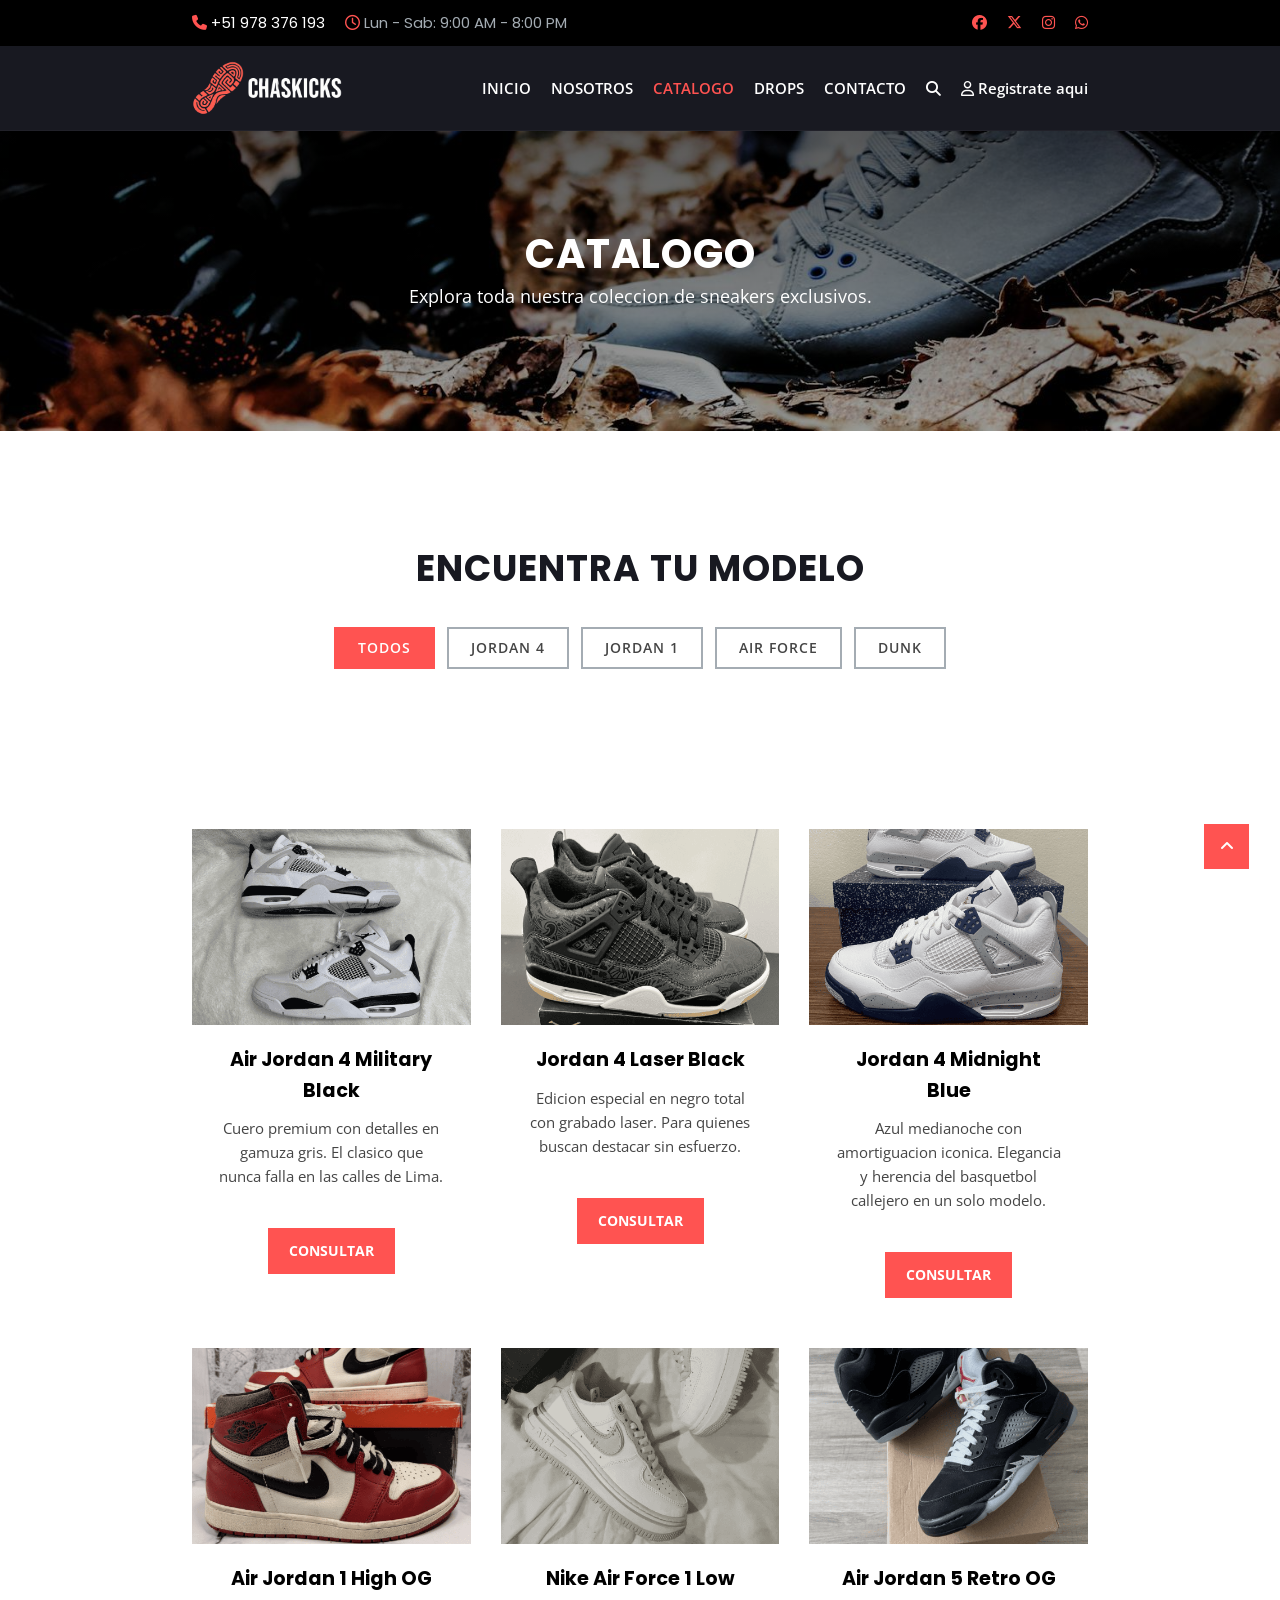
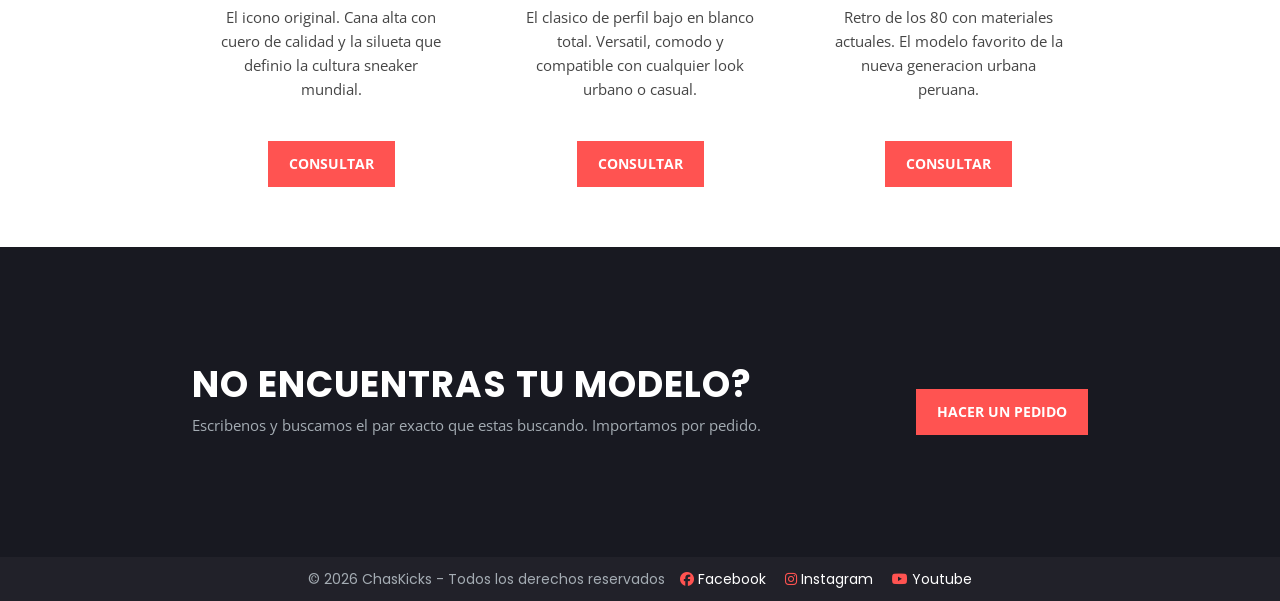
==== assets/pages/catalogo.html @ eebb521b "Add files via upload" ====
<!DOCTYPE html>
<html lang="es">
<head>
    <meta charset="UTF-8">
    <meta name="viewport" content="width=device-width, initial-scale=1.0">
    <title>Catalogo - ChasKicks</title>
    <link rel="stylesheet" href="../css/styles.css">
    <link rel="shortcut icon" href="../img/favicon.ico" type="image/x-icon">
    <link rel="preconnect" href="https://fonts.googleapis.com">
    <link rel="preconnect" href="https://fonts.gstatic.com" crossorigin>
    <link href="https://fonts.googleapis.com/css2?family=Open+Sans:wght@400;600&family=Poppins:wght@400;600;700;900&display=swap" rel="stylesheet">
    <link rel="stylesheet" href="https://cdnjs.cloudflare.com/ajax/libs/font-awesome/6.5.1/css/all.min.css">
</head>
<body>

    <header id="header1">
        <div class="header-flexbox container padding-xs">
            <div class="header-left">
                <a href="tel:+51978376193"><i class="fa-solid fa-phone"></i> +51 978 376 193</a>
                <span class="date-text"><i class="fa-regular fa-clock"></i> Lun - Sab: 9:00 AM - 8:00 PM</span>
            </div>
            <div class="social-links">
                <a target="_blank" href="https://facebook.com"><i class="fa-brands fa-facebook"></i></a>
                <a target="_blank" href="https://twitter.com"><i class="fa-brands fa-x-twitter"></i></a>
                <a target="_blank" href="https://instagram.com"><i class="fa-brands fa-instagram"></i></a>
                <a target="_blank" href="https://whatsapp.com"><i class="fa-brands fa-whatsapp"></i></a>
            </div>
        </div>
    </header>

    <header id="header2">
        <div class="header-flexbox container">
            <div class="nav-logo">
                <a href="../../index.html">
                    <div class="cat-img-wrapper"><img class="img-fluid" src="../img/logo_ck.png" alt="ChasKicks Logo"></div>
                </a>
            </div>
            <nav class="menuop">
                <a href="../../index.html">INICIO</a>
                <a href="nosotros.html">NOSOTROS</a>
                <a href="catalogo.html" class="active">CATALOGO</a>
                <a href="drops.html">DROPS</a>
                <a href="contacto.html">CONTACTO</a>
                <a href="../../index.html#contact-form"><i class="fa-solid fa-magnifying-glass"></i></a>
                <a href="registro.html"><i class="fa-regular fa-user"></i>&nbsp;Registrate aqui</a>
            </nav>
        </div>
    </header>

    <main>

        <!-- Banner de pagina interna -->
        <section class="page-title">
            <div class="page-title-content">
                <h2>Catalogo</h2>
                <p>Explora toda nuestra coleccion de sneakers exclusivos.</p>
            </div>
        </section>

        <!-- Seccion filtros / categorias -->
        <section id="cat-filtros" class="padding-xl-secundario-blanco">
            <div class="container">
                <h2>Encuentra tu modelo</h2>
                <div class="cat-filtros-flex">
                    <span class="cat-tag cat-tag-activo">Todos</span>
                    <span class="cat-tag">Jordan 4</span>
                    <span class="cat-tag">Jordan 1</span>
                    <span class="cat-tag">Air Force</span>
                    <span class="cat-tag">Dunk</span>
                </div>
            </div>
        </section>

        <!-- Grid de productos -->
        <section id="cat-grid" class="padding-xl-secundario-blanco">
            <div class="container">
                <div class="cat-grid">

                    <!-- Producto 1 -->
                    <div class="cat-card">
                        <div class="cat-img-wrapper"><img class="img-fluid" src="../img/jordan4.png" alt="Jordan 4 Military Black"></div>
                        <div class="cat-card-body">
                            <h3>Air Jordan 4 Military Black</h3>
                            <p>Cuero premium con detalles en gamuza gris. El clasico que nunca falla en las calles de Lima.</p>
                            <a class="services-button" href="../../index.html#contact-form">Consultar</a>
                        </div>
                    </div>

                    <!-- Producto 2 -->
                    <div class="cat-card">
                        <div class="cat-img-wrapper"><img class="img-fluid" src="../img/jordanblack.png" alt="Jordan 4 Laser Black"></div>
                        <div class="cat-card-body">
                            <h3>Jordan 4 Laser Black</h3>
                            <p>Edicion especial en negro total con grabado laser. Para quienes buscan destacar sin esfuerzo.</p>
                            <a class="services-button" href="../../index.html#contact-form">Consultar</a>
                        </div>
                    </div>

                    <!-- Producto 3 -->
                    <div class="cat-card">
                        <div class="cat-img-wrapper"><img class="img-fluid" src="../img/jordanblue.png" alt="Jordan 4 Midnight Blue"></div>
                        <div class="cat-card-body">
                            <h3>Jordan 4 Midnight Blue</h3>
                            <p>Azul medianoche con amortiguacion iconica. Elegancia y herencia del basquetbol callejero en un solo modelo.</p>
                            <a class="services-button" href="../../index.html#contact-form">Consultar</a>
                        </div>
                    </div>

                    <!-- Producto 4 -->
                    <div class="cat-card">
                        <div class="cat-img-wrapper"><img class="img-fluid" src="../img/jordanog.png" alt="Jordan 1 High OG"></div>
                        <div class="cat-card-body">
                            <h3>Air Jordan 1 High OG</h3>
                            <p>El icono original. Cana alta con cuero de calidad y la silueta que definio la cultura sneaker mundial.</p>
                            <a class="services-button" href="../../index.html#contact-form">Consultar</a>
                        </div>
                    </div>

                    <!-- Producto 5 -->
                    <div class="cat-card">
                        <div class="cat-img-wrapper"><img class="img-fluid" src="../img/jordanlow.png" alt="Air Force 1 Low"></div>
                        <div class="cat-card-body">
                            <h3>Nike Air Force 1 Low</h3>
                            <p>El clasico de perfil bajo en blanco total. Versatil, comodo y compatible con cualquier look urbano o casual.</p>
                            <a class="services-button" href="../../index.html#contact-form">Consultar</a>
                        </div>
                    </div>

                    <!-- Producto 6 -->
                    <div class="cat-card">
                        <div class="cat-img-wrapper"><img class="img-fluid" src="../img/jordan5og.png" alt="Nike Dunk Low"></div>
                        <div class="cat-card-body">
                            <h3>Air Jordan 5 Retro OG</h3>
                            <p>Retro de los 80 con materiales actuales. El modelo favorito de la nueva generacion urbana peruana.</p>
                            <a class="services-button" href="../../index.html#contact-form">Consultar</a>
                        </div>
                    </div>

                </div>
            </div>
        </section>

        <!-- Seccion CTA -->
        <section id="cat-cta" class="padding-xl-negrozul">
            <div class="container cat-cta-flex">
                <div>
                    <h2>No encuentras tu modelo?</h2>
                    <p>Escribenos y buscamos el par exacto que estas buscando. Importamos por pedido.</p>
                </div>
                <div>
                    <a class="services-button" href="../../index.html#contact-form">Hacer un pedido</a>
                </div>
            </div>
        </section>

    </main>

    <footer id="footer" class="padding-xs">
        <div class="copy container">
            <div class="footer-flexbox">
                <div>
                    &copy; 2026 ChasKicks - Todos los derechos reservados
                </div>
                <div class="footer-social-text">
                    <a target="_blank" href="https://facebook.com"><i class="fa-brands fa-facebook"></i> Facebook</a>
                    <a target="_blank" href="https://instagram.com"><i class="fa-brands fa-instagram"></i> Instagram</a>
                    <a target="_blank" href="https://youtube.com"><i class="fa-brands fa-youtube"></i> Youtube</a>
                </div>
            </div>
        </div>
    </footer>

    <a class="scroll-up" href="#">
        <i class="fa-solid fa-angle-up"></i>
    </a>

</body>
</html>
---- assets/css/styles.css ----
/* Declaración de variables CSS estrictas mediante :root */
:root {
    --color1: #000000; 
    --color2: #454545; 
    --color3: #FF5351; /* Color Primario de la marca */
    --color4: #FFFFFF; 
    --color5: #A4ACB3; 
    --color6: #212129; 
    --color7: #181921; 

    /* Tipografías importadas de forma consistente */
    --fuente1: 'Poppins', sans-serif;
    --fuente2: 'Open Sans', sans-serif;
    --spacing: 1.6;
}

/* --------------------------- */
/* Selector universal de elementos */
/* --------------------------- */

* {
    /* Elimina los espacios predeterminados */
    margin: 0;
    padding: 0;
    /* Evita que un contenedor cambien de tamaño al agregar espacios */
    box-sizing: borssder-box;
}


html {
    scroll-behavior: smooth;
}

body {
    font-family: var(--fuente1);
    line-height: var(--spacing);
    background-color: var(--color4);
    color: var(--color7);
}

/* Estilos de encabezados globales */
section h2 {
    font-size: 36px;
    font-weight: 700;
    text-align: center;
    text-transform: uppercase;
    letter-spacing: 1px;
    margin-bottom: 40px;
    line-height: 1;
}

img, video {
    display: block;
    max-width: 100%;
    height: auto;
}

p {
    font-family: var(--fuente2);
    font-size: 15px;
    line-height: 24px;
    color: var(--color2);
    margin-bottom: 20px;
}

/* Contenedor central estandarizado */
.container {
    max-width: 70%;
    margin: 0 auto;
}

/* ==========================================================================
   CABECERAS (HEADERS)
   ========================================================================== */

/* Header 1 - Barra superior */
#header1 {
    background-color: var(--color1);
    color: var(--color5);
    font-size: 15px;
}

#header1 a {
    color: var(--color4);
    text-decoration: none;
    transition: color 0.5s;
}

#header1 a:hover {
    color: var(--color3);
}

#header1 i {
    color: var(--color3);
}

/* Header 2 - Navegación sticky */
#header2 {
    background-color: var(--color7);
    position: sticky;
    top: 0;
    z-index: 1000;
    border-bottom: 1px solid var(--color6);
    font-size: 15px;
}

#header2 a {
    color: var(--color4);
    text-decoration: none;
    transition: color 0.5s;
    font-family: var(--fuente2);
    font-weight: 600;
}

#header2 a:hover {
    color: var(--color3);
}

#header2 a.active {
    color: var(--color3);
}

/* Flexbox para cabeceras */
.header-flexbox {
    display: flex;
    justify-content: space-between;
    align-items: center;
    padding: 15px 0;
}

.header-left, .social-links, .menuop {
    display: flex;
    align-items: center;
    gap: 20px;
}

.nav-logo {
    width: 150px;
    height: auto;
}

/* ==========================================================================
   CLASES UTILITARIAS - MULTIMEDIA Y PADDINGS
   ========================================================================== */

.img-fluid {
    width: 100%;
    height: auto;
    display: block;
}

.video-fluid {
    width: 100%;
    height: auto;
    aspect-ratio: 16 / 9;
    object-fit: cover;
}

/* Clases de padding utilitarias */
.padding-xs {
    padding-top: 11px;
    padding-bottom: 11px;
}

.padding-xl {
    padding-top: 120px;
    padding-bottom: 90px;
}

.padding-xl-negrozul {
    padding-top: 120px;
    padding-bottom: 120px;
    background-color: var(--color7);
    color: var(--color5);
}

.padding-xl-secundario-blanco {
    padding-top: 120px;
    padding-bottom: 40px;
    background-color: var(--color4);
}

/* ==========================================================================
   ESTRUCTURA DE FILAS Y COLUMNAS (SISTEMA FLEXBOX)
   ========================================================================== */

.row {
    display: flex;
    flex-direction: row;
    margin-left: -15px;
    margin-right: -15px;
}

.col {
    flex-basis: 0;
    flex-grow: 1;
    padding-left: 15px;
    padding-right: 15px;
}

/* ==========================================================================
   INDEX - SECCIONES PRINCIPALES
   ========================================================================== */

/* Banner principal hero */
#banner {
    width: 100%;
    overflow: hidden;
}

/* Quienes somos */
#about {
    background-color: var(--color4);
    color: var(--color7);
}

#about p {
    color: var(--color2);
}

/* Modelos TOP / Servicios */
#services {
    background-color: var(--color7);
}

#services h2 {
    color: var(--color4);
}

/* Vision (pagina nosotros) */
#vision {
    background-color: var(--color4);
    color: var(--color5);
}

#vision h2 {
    color: var(--color1);
}

/* Calidad */
#calidad {
    background-color: var(--color7);
    color: var(--color4);
    text-align: center;
}

#calidad p {
    color: var(--color5);
}

/* Multimedia / Videos */
#multimedia {
    background-color: var(--color7);
}

#multimedia h2 {
    color: var(--color4);
}

/* ==========================================================================
   INDEX - COMPONENTES: TARJETAS DE PRODUCTOS
   ========================================================================== */

.card-producto {
    background-color: var(--color4);
    padding: 25px;
    border-radius: 4px;
    text-align: center;
    transition: transform 0.25s ease, box-shadow 0.25s ease;
}

.card-producto:hover {
    transform: translateY(-4px);
    box-shadow: 0 20px 40px rgba(0, 0, 0, 0.12);
}

.card-producto img {
    width: 100%;
    border-radius: 12px;
    transition: transform 0.35s ease, box-shadow 0.35s ease;
}

.card-producto img:hover {
    transform: scale(0.97);
    box-shadow: 0 18px 32px rgba(0, 0, 0, 0.18);
}

.card-producto h3 {
    color: var(--color1);
    margin: 15px 0;
    font-size: 1.2rem;
}

.card-producto p {
    color: var(--color2);
}

/* Boton general de servicios */
.services-button {
    display: inline-block;
    background-color: var(--color3);
    color: var(--color4);
    padding: 8px 20px;
    text-decoration: none;
    text-transform: uppercase;
    font-family: var(--fuente2);
    font-weight: bold;
    font-size: 14px;
    line-height: 28px;
    border: 1px solid var(--color3);
    transition: background-color 0.5s;
    margin-top: 20px;
}

.services-button:hover {
    background-color: var(--color1);
}

/* ==========================================================================
   INDEX - COMPONENTES: GALERIA
   ========================================================================== */

.galeria-flex {
    display: flex;
    flex-wrap: wrap;
    gap: 15px;
    justify-content: space-between;
}

.galeria-item {
    flex: 1 1 calc(25% - 15px);
    min-width: 200px;
    overflow: hidden;
    background-color: var(--color6);
}

.galeria-item img {
    width: 100%;
    transition: transform 1s;
}

.galeria-item img:hover {
    transform: scale(1.15);
}

/* ==========================================================================
   INDEX - COMPONENTES: TABLA DE TALLAS
   ========================================================================== */

.tabla-responsiva-contenedor {
    width: 100%;
    overflow-x: auto;
}

.tbl-tallas {
    width: 100%;
    border-collapse: collapse;
    margin: 0 auto;
    text-align: center;
}

.tbl-tallas caption {
    font-weight: bold;
    text-align: left;
    font-size: 1.1rem;
    color: var(--color3);
    margin-bottom: 15px;
}

.tbl-tallas th {
    background-color: var(--color3);
    color: var(--color4);
    border: 1px solid var(--color6);
    padding: 15px;
}

.tbl-tallas td {
    border: 1px solid var(--color5);
    padding: 12px;
}

.tbl-tallas tfoot td {
    font-size: 0.85rem;
    text-align: right;
    font-style: italic;
    font-weight: bold;
    color: var(--color2);
}

/* ==========================================================================
   INDEX - COMPONENTES: VIDEOS
   ========================================================================== */

.video-wrapper {
    width: 100%;
    position: relative;
    background-color: #000;
}

.video-fluid {
    width: 100%;
    aspect-ratio: 16 / 9;
    object-fit: cover;
    display: block;
}

/* ==========================================================================
   INDEX - COMPONENTES: FORMULARIO DE CONTACTO
   ========================================================================== */

.form-control {
    display: block;
    width: 100%;
    padding: 12px;
    margin-bottom: 15px;
    font: inherit;
    border: 1px solid var(--color5);
    background-color: var(--color4);
}

.form-control:focus {
    outline: 2px solid var(--color3);
}

.form-link {
    color: var(--color3);
    text-decoration: none;
}

.form-submit {
    background-color: var(--color3);
    color: var(--color4);
    padding: 8px 20px;
    border: 1px solid var(--color3);
    font: inherit;
    font-family: var(--fuente2);
    font-size: 14px;
    font-weight: bold;
    line-height: 28px;
    cursor: pointer;
    text-transform: uppercase;
    transition: background-color 0.5s;
}

.form-submit:hover {
    background-color: var(--color7);
}

/* ==========================================================================
   INDEX - FOOTER
   ========================================================================== */

#footer {
    background-color: var(--color6);
    color: var(--color5);
}

.copy {
    text-align: center;
    font-size: 14px;
}

.footer-flexbox {
    display: flex;
    flex-direction: row;
    justify-content: center;
}

.footer-social-text a {
    color: var(--color4);
    text-decoration: none;
    margin-left: 15px;
}

.footer-social-text i {
    color: var(--color3);
}

/* ==========================================================================
   BOTON SCROLL UP (TODAS LAS PAGINAS)
   ========================================================================== */

.scroll-up {
    position: fixed;
    bottom: 30px;
    right: 30px;
    width: 45px;
    height: 45px;
    text-align: center;
    line-height: 45px;
    background-color: var(--color3);
    color: var(--color4);
    border: 1px solid var(--color4);
}

/* ==========================================================================
   PAGINAS INTERNAS - BANNER DE TITULO (page-title)
   ========================================================================== */

.page-title {
    height: 300px;
    display: flex;
    justify-content: center;
    align-items: center;
    text-align: center;
    color: var(--color4);
    background-size: cover;
    background-position: center;
    position: relative;
    background-image: url("../img/page_title.jpg");
}

.page-title::before {
    content: "";
    position: absolute;
    inset: 0;
    background: linear-gradient(rgba(0, 0, 0, 0.65), rgba(0, 0, 0, 0.35));
}

.page-title-content {
    position: relative;
    z-index: 1;
}

.page-title-content h2 {
    font-size: 2.5rem;
    margin-bottom: 10px;
}

.page-title-content p {
    font-size: 1.1rem;
    color: var(--color4);
}

/* ==========================================================================
   REGISTRO - FORMULARIO DE AUTENTICACION (registro.html)
   ========================================================================== */

.auth-page {
    background-color: var(--color4);
}

.auth-card {
    max-width: 450px;
    margin: 0 auto;
    padding: 40px;
    border-radius: 18px;
    background-color: var(--color4);
    box-shadow: 0 24px 50px rgba(0, 0, 0, 0.08);
    border: 1px solid rgba(33, 33, 41, 0.08);
}

.auth-header h2 {
    margin-bottom: 10px;
    color: var(--color1);
    font-size: 2rem;
    text-transform: uppercase;
    letter-spacing: 1px;
}

.auth-header p {
    margin-bottom: 30px;
    color: var(--color2);
    font-family: var(--fuente2);
}

.auth-card .input-group {
    margin-bottom: 18px;
}

.auth-card .input-group label {
    display: block;
    margin-bottom: 8px;
    font-weight: 700;
    color: var(--color1);
    font-size: 0.95rem;
}

.input-with-icon {
    position: relative;
}

.input-with-icon input {
    padding-right: 44px;
}

.show-password-toggle {
    position: absolute;
    top: 50%;
    right: 12px;
    transform: translateY(-50%);
    background-color: transparent;
    border: none;
    color: var(--color5);
    cursor: pointer;
    font-size: 1rem;
}

/* Botones de accion del formulario de registro */
.auth-actions {
    display: flex;
    flex-direction: column;
    gap: 12px;
    margin-top: 20px;
}

.auth-button {
    width: 100%;
    padding: 14px 18px;
    border: none;
    border-radius: 8px;
    font-weight: 700;
    cursor: pointer;
    transition: transform 0.25s ease;
}

.auth-primary {
    background-color: var(--color3);
    color: var(--color4);
}

.auth-secondary {
    background-color: var(--color6);
    color: var(--color4);
}

.auth-button:hover {
    transform: translateY(-1px);
}

.auth-secondary i {
    margin-right: 8px;
}

.auth-footer {
    margin-top: 20px;
    text-align: center;
    color: var(--color2);
    font-size: 0.95rem;
}

.auth-footer a {
    color: var(--color3);
    text-decoration: none;
    font-weight: 700;
}

.auth-footer a:hover {
    text-decoration: underline;
}

/* ==========================================================================
   CATALOGO - FILTROS DE CATEGORIA (catalogo.html)
   ========================================================================== */

.cat-filtros-flex {
    display: flex;
    flex-wrap: wrap;
    gap: 12px;
    justify-content: center;
}

.cat-tag {
    display: inline-block;
    padding: 8px 22px;
    border: 2px solid var(--color5);
    color: var(--color2);
    font-family: var(--fuente2);
    font-weight: 600;
    font-size: 14px;
    text-transform: uppercase;
    letter-spacing: 1px;
    transition: background-color 0.5s, color 0.5s, border-color 0.5s;
}

.cat-tag:hover,
.cat-tag-activo {
    background-color: var(--color3);
    border-color: var(--color3);
    color: var(--color4);
}

/* ==========================================================================
   CATALOGO - GRID DE PRODUCTOS (catalogo.html)
   ========================================================================== */

.cat-grid {
    display: flex;
    flex-wrap: wrap;
    gap: 30px;
}

.cat-card {
    flex: 1 1 calc(33.333% - 30px);
    min-width: 260px;
    background-color: var(--color4);
    text-align: center;
    transition: transform 0.25s ease, box-shadow 0.25s ease;
}

.cat-card:hover {
    transform: translateY(-4px);
    box-shadow: 0 20px 40px rgba(0, 0, 0, 0.12);
}

.cat-img-wrapper {
    overflow: hidden;
}

.cat-img-wrapper img {
    width: 100%;
    display: block;
    transition: transform 0.5s;
}

.cat-img-wrapper img:hover {
    transform: scale(1.1);
}

.cat-card-body {
    padding: 20px 25px;
}

.cat-card-body h3 {
    color: var(--color1);
    margin: 0 0 10px;
    font-size: 1.2rem;
}

.cat-card-body p {
    color: var(--color2);
}

/* ==========================================================================
   CATALOGO - SECCION CTA FINAL (catalogo.html)
   ========================================================================== */

#cat-cta h2 {
    color: var(--color4);
    text-align: left;
    margin-bottom: 10px;
}

.cat-cta-flex {
    display: flex;
    justify-content: space-between;
    align-items: center;
    gap: 30px;
}

.cat-cta-flex p {
    color: var(--color5);
    margin-bottom: 0;
}

/* ==========================================================================
   DROPS - GRID DE ENTRADAS (drops.html)
   ========================================================================== */

.drops-flex {
    display: flex;
    flex-wrap: wrap;
    gap: 30px;
}

.drop-card {
    flex: 1 1 calc(33.333% - 30px);
    min-width: 260px;
    background-color: var(--color4);
    transition: transform 0.25s ease, box-shadow 0.25s ease;
}

.drop-card:hover {
    transform: translateY(-4px);
    box-shadow: 0 20px 40px rgba(0, 0, 0, 0.12);
}

.drop-img-wrapper {
    overflow: hidden;
}

.drop-img-wrapper img {
    width: 100%;
    display: block;
    transition: transform 0.5s;
}

.drop-img-wrapper img:hover {
    transform: scale(1.1);
}

.drop-body {
    padding: 20px 25px;
}

.drop-fecha {
    font-size: 13px;
    font-family: var(--fuente2);
    color: var(--color3);
    font-weight: 600;
}

.drop-fecha i {
    margin-right: 5px;
}

.drop-body h3 {
    color: var(--color1);
    margin: 10px 0;
    font-size: 1.1rem;
}

.drop-body p {
    color: var(--color2);
}

/* ==========================================================================
   CONTACTO - DATOS DE CONTACTO (contacto.html)
   ========================================================================== */

.contacto-info {
    background-color: var(--color7);
    padding: 40px 30px;
}

.contacto-item {
    display: flex;
    align-items: center;
    gap: 20px;
    margin-bottom: 35px;
}

.contacto-icono {
    background-color: var(--color3);
    color: var(--color4);
    width: 50px;
    height: 50px;
    display: flex;
    justify-content: center;
    align-items: center;
    font-size: 1.2rem;
    flex-shrink: 0;
}

.contacto-item h3 {
    color: var(--color4);
    font-size: 1rem;
    margin-bottom: 4px;
}

.contacto-item p {
    color: var(--color5);
    margin-bottom: 0;
    font-size: 14px;
}

/* ==========================================================================
   CONTACTO - TITULOS DEL FORMULARIO (contacto.html)
   ========================================================================== */

.contacto-titulo {
    text-align: left;
    margin-bottom: 25px;
    color: var(--color1);
    text-transform: uppercase;
    letter-spacing: 1px;
    font-weight: 700;
}

.contacto-titulo-claro {
    text-align: left;
    margin-bottom: 25px;
    color: var(--color4);
    text-transform: uppercase;
    letter-spacing: 1px;
    font-weight: 700;
}

/* ==========================================================================
   CONTACTO - MAPA IFRAME (contacto.html)
   ========================================================================== */

.contacto-iframe {
    width: 100%;
    height: 350px;
    border: 0;
    display: block;
}
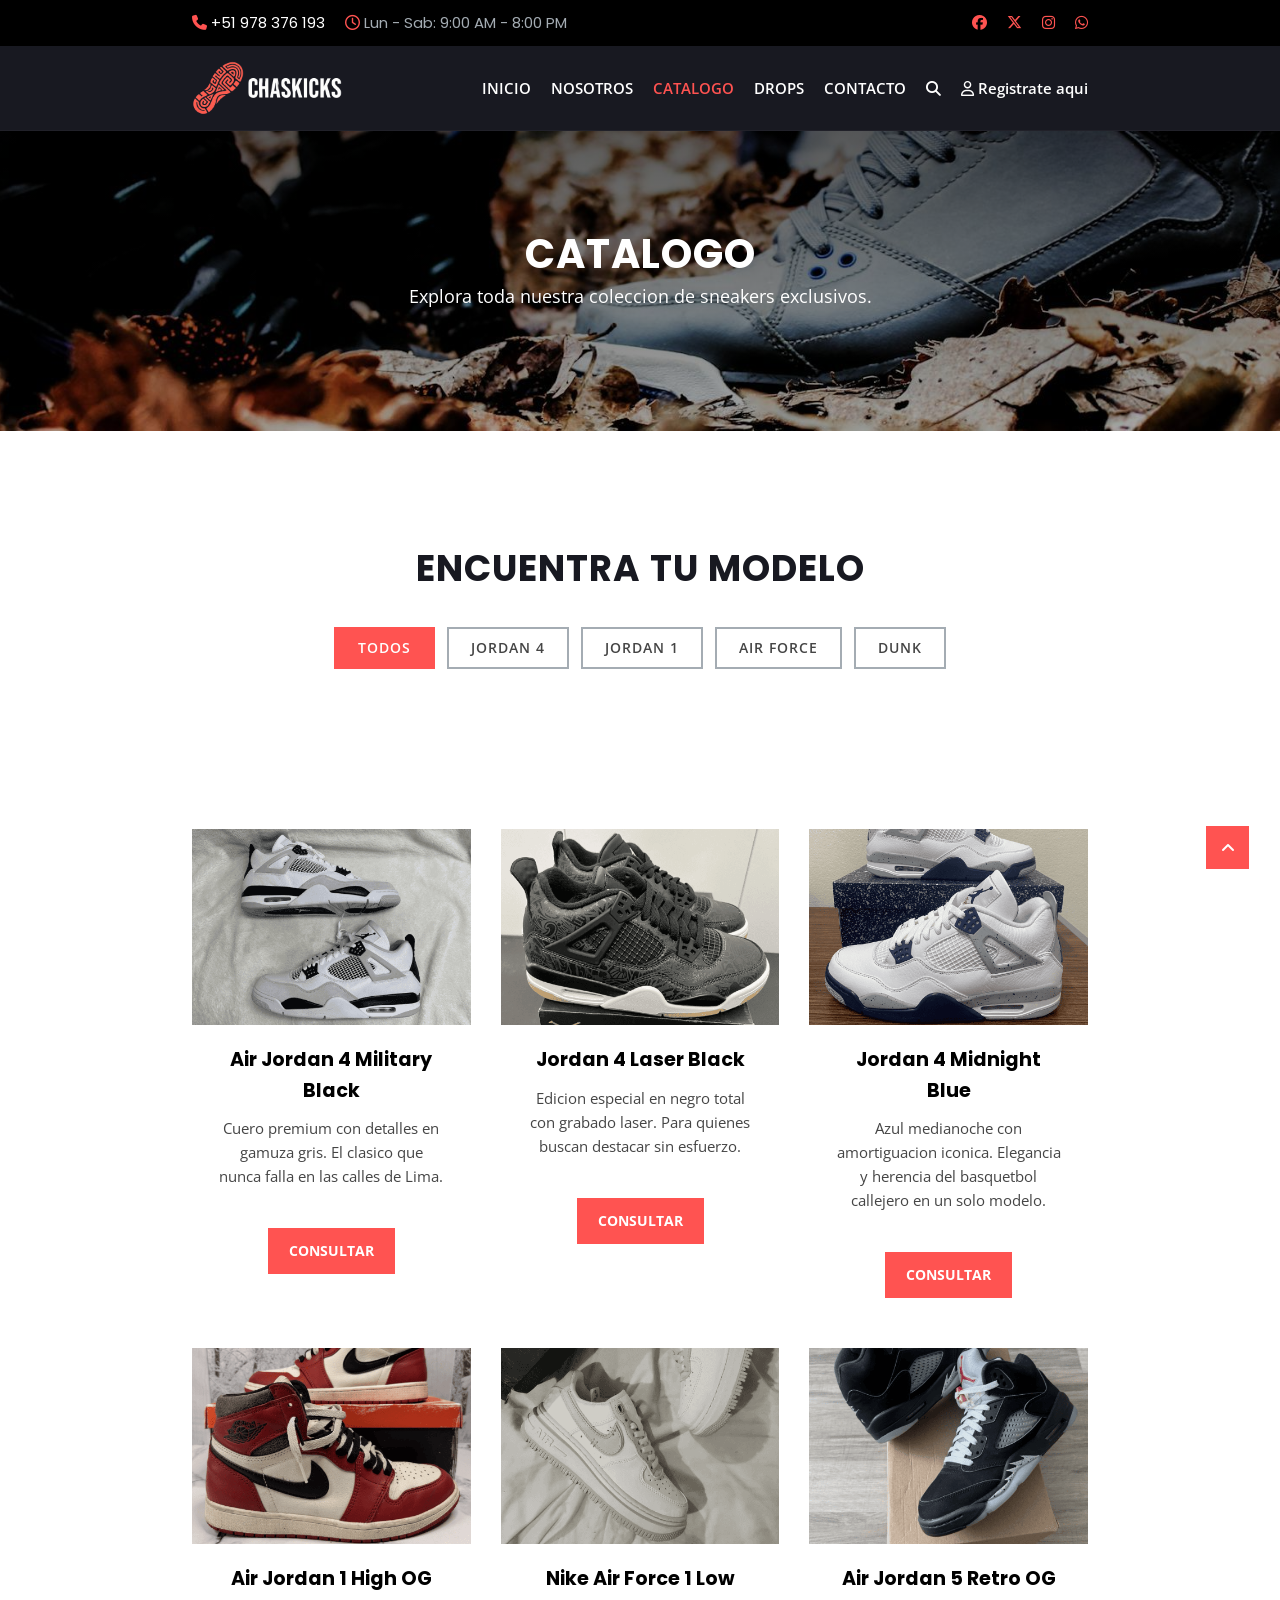
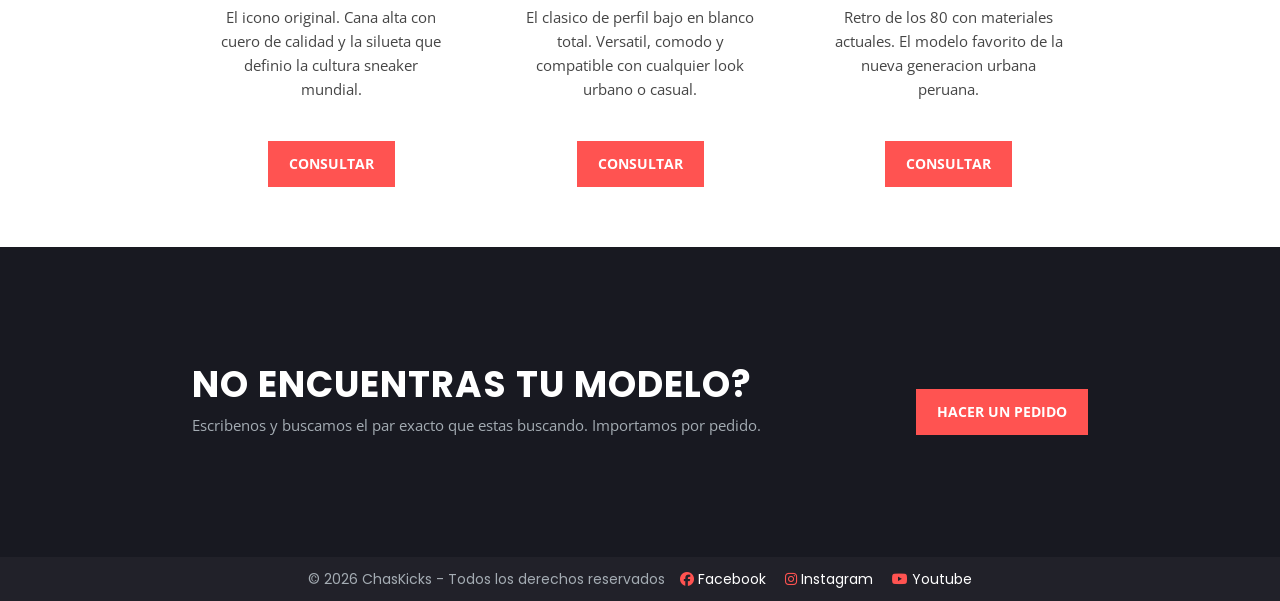
==== commit 4a9d5096: "Add files via upload" ====
--- a/assets/pages/catalogo.html
+++ b/assets/pages/catalogo.html
@@ -5,7 +5,7 @@
     <meta name="viewport" content="width=device-width, initial-scale=1.0">
     <title>Catalogo - ChasKicks</title>
     <link rel="stylesheet" href="../css/styles.css">
-    <link rel="shortcut icon" href="../img/favicon.ico" type="image/x-icon">
+    <link rel="shortcut icon" href="../../favicon.ico" type="image/x-icon">
     <link rel="preconnect" href="https://fonts.googleapis.com">
     <link rel="preconnect" href="https://fonts.gstatic.com" crossorigin>
     <link href="https://fonts.googleapis.com/css2?family=Open+Sans:wght@400;600&family=Poppins:wght@400;600;700;900&display=swap" rel="stylesheet">
--- a/assets/css/styles.css
+++ b/assets/css/styles.css
@@ -14,18 +14,13 @@
     --spacing: 1.6;
 }
 
-/* --------------------------- */
-/* Selector universal de elementos */
-/* --------------------------- */
-
 * {
     /* Elimina los espacios predeterminados */
     margin: 0;
     padding: 0;
     /* Evita que un contenedor cambien de tamaño al agregar espacios */
-    box-sizing: borssder-box;
-}
-
+    box-sizing: border-box;
+}
 
 html {
     scroll-behavior: smooth;
@@ -554,6 +549,8 @@
     margin-bottom: 10px;
     color: var(--color1);
     font-size: 2rem;
+    line-height: 1.2;
+    text-align: left;
     text-transform: uppercase;
     letter-spacing: 1px;
 }
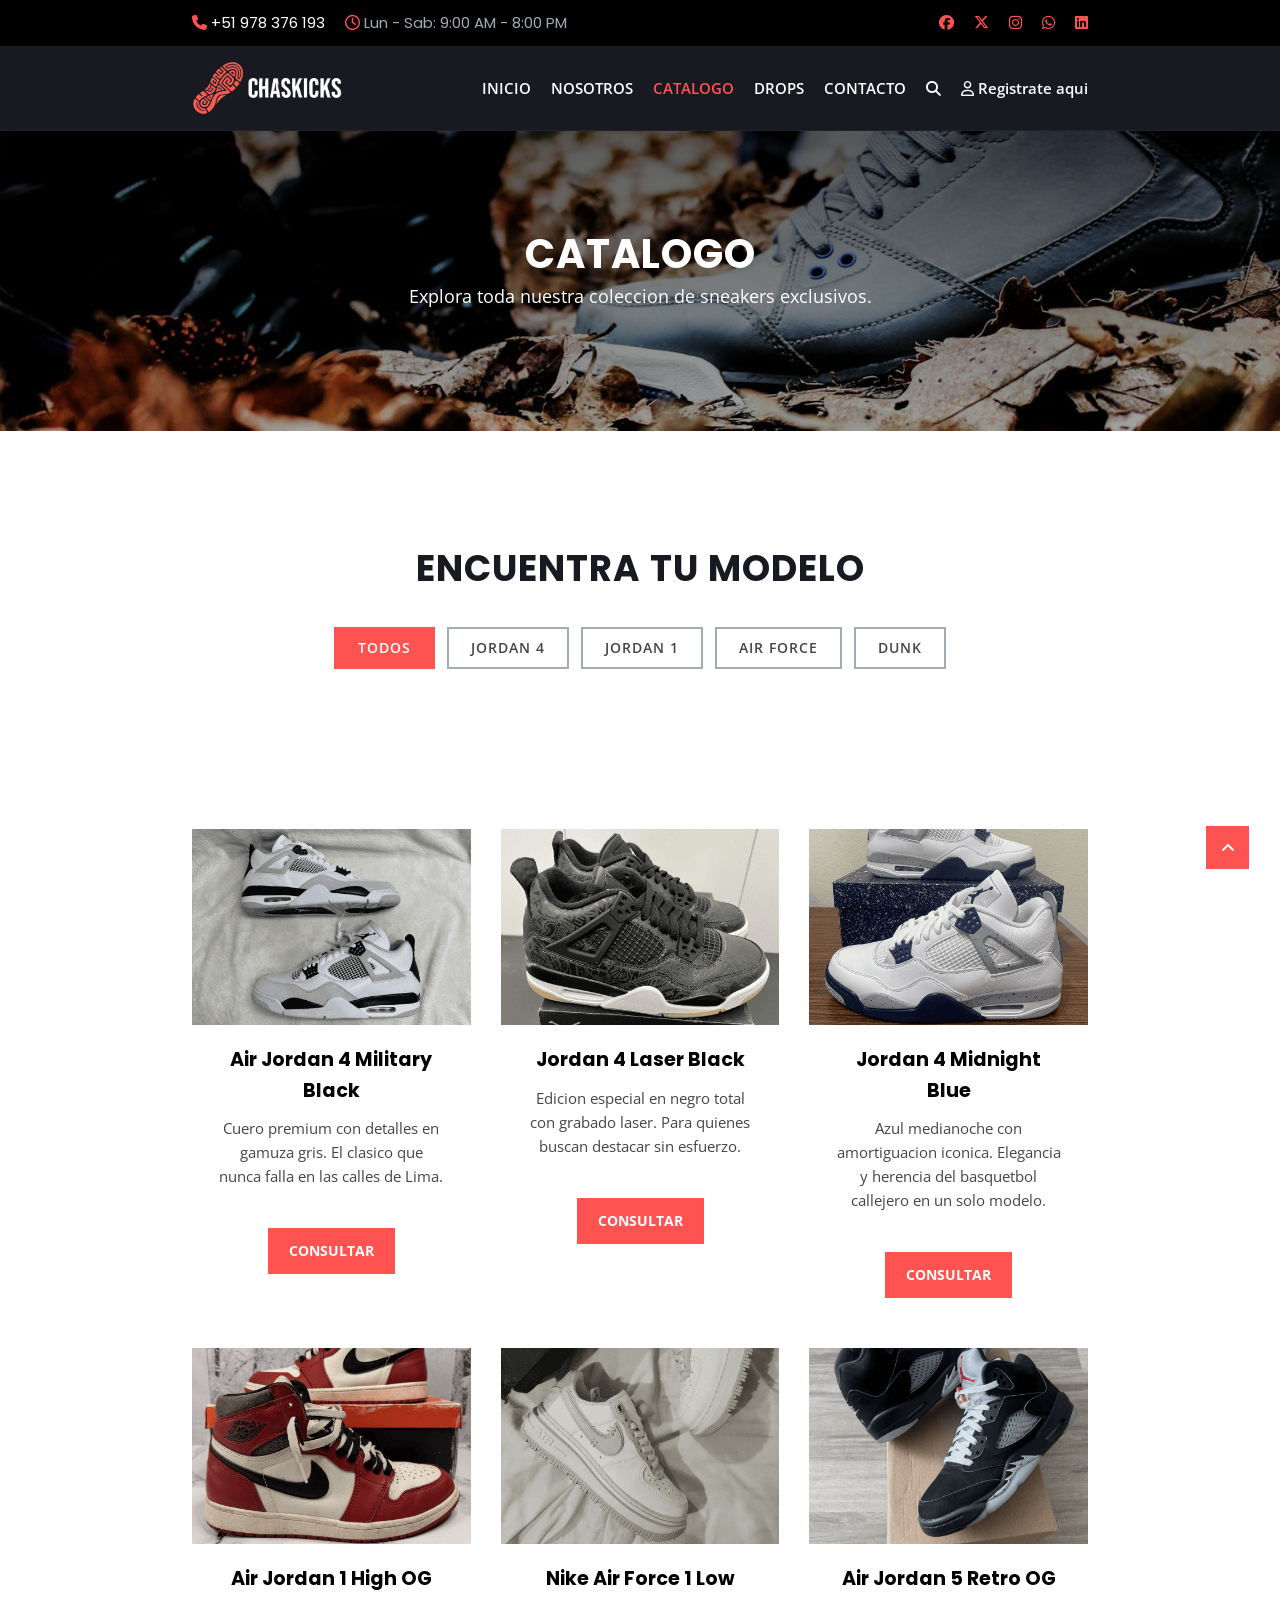
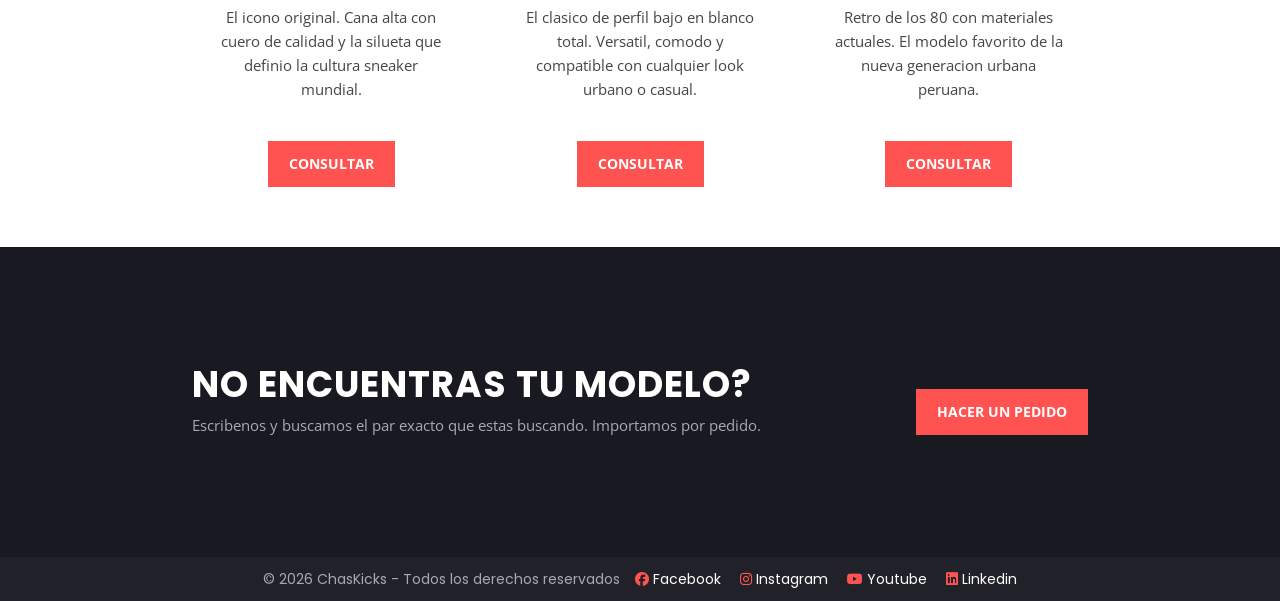
==== commit 001fb768: "Add files via upload" ====
--- a/assets/pages/catalogo.html
+++ b/assets/pages/catalogo.html
@@ -1,5 +1,6 @@
 <!DOCTYPE html>
 <html lang="es">
+
 <head>
     <meta charset="UTF-8">
     <meta name="viewport" content="width=device-width, initial-scale=1.0">
@@ -8,9 +9,12 @@
     <link rel="shortcut icon" href="../../favicon.ico" type="image/x-icon">
     <link rel="preconnect" href="https://fonts.googleapis.com">
     <link rel="preconnect" href="https://fonts.gstatic.com" crossorigin>
-    <link href="https://fonts.googleapis.com/css2?family=Open+Sans:wght@400;600&family=Poppins:wght@400;600;700;900&display=swap" rel="stylesheet">
+    <link
+        href="https://fonts.googleapis.com/css2?family=Open+Sans:wght@400;600&family=Poppins:wght@400;600;700;900&display=swap"
+        rel="stylesheet">
     <link rel="stylesheet" href="https://cdnjs.cloudflare.com/ajax/libs/font-awesome/6.5.1/css/all.min.css">
 </head>
+
 <body>
 
     <header id="header1">
@@ -24,6 +28,7 @@
                 <a target="_blank" href="https://twitter.com"><i class="fa-brands fa-x-twitter"></i></a>
                 <a target="_blank" href="https://instagram.com"><i class="fa-brands fa-instagram"></i></a>
                 <a target="_blank" href="https://whatsapp.com"><i class="fa-brands fa-whatsapp"></i></a>
+                <a target="_blank" href="https://linkedin.com"><i class="fa-brands fa-linkedin"></i></a>
             </div>
         </div>
     </header>
@@ -32,9 +37,16 @@
         <div class="header-flexbox container">
             <div class="nav-logo">
                 <a href="../../index.html">
-                    <div class="cat-img-wrapper"><img class="img-fluid" src="../img/logo_ck.png" alt="ChasKicks Logo"></div>
+                    <div class="cat-img-wrapper"><img class="img-fluid" src="../img/logo_ck.png" alt="ChasKicks Logo">
+                    </div>
                 </a>
             </div>
+
+            <!-- Boton hamburguesa (visible solo en movil y tableta) -->
+            <div class="nav-menu-toggle">
+                <i class="fa-solid fa-bars"></i>
+            </div>
+
             <nav class="menuop">
                 <a href="../../index.html">INICIO</a>
                 <a href="nosotros.html">NOSOTROS</a>
@@ -78,60 +90,72 @@
 
                     <!-- Producto 1 -->
                     <div class="cat-card">
-                        <div class="cat-img-wrapper"><img class="img-fluid" src="../img/jordan4.png" alt="Jordan 4 Military Black"></div>
+                        <div class="cat-img-wrapper"><img class="img-fluid" src="../img/jordan4.png"
+                                alt="Jordan 4 Military Black"></div>
                         <div class="cat-card-body">
                             <h3>Air Jordan 4 Military Black</h3>
-                            <p>Cuero premium con detalles en gamuza gris. El clasico que nunca falla en las calles de Lima.</p>
+                            <p>Cuero premium con detalles en gamuza gris. El clasico que nunca falla en las calles de
+                                Lima.</p>
                             <a class="services-button" href="../../index.html#contact-form">Consultar</a>
                         </div>
                     </div>
 
                     <!-- Producto 2 -->
                     <div class="cat-card">
-                        <div class="cat-img-wrapper"><img class="img-fluid" src="../img/jordanblack.png" alt="Jordan 4 Laser Black"></div>
+                        <div class="cat-img-wrapper"><img class="img-fluid" src="../img/jordanblack.png"
+                                alt="Jordan 4 Laser Black"></div>
                         <div class="cat-card-body">
                             <h3>Jordan 4 Laser Black</h3>
-                            <p>Edicion especial en negro total con grabado laser. Para quienes buscan destacar sin esfuerzo.</p>
+                            <p>Edicion especial en negro total con grabado laser. Para quienes buscan destacar sin
+                                esfuerzo.</p>
                             <a class="services-button" href="../../index.html#contact-form">Consultar</a>
                         </div>
                     </div>
 
                     <!-- Producto 3 -->
                     <div class="cat-card">
-                        <div class="cat-img-wrapper"><img class="img-fluid" src="../img/jordanblue.png" alt="Jordan 4 Midnight Blue"></div>
+                        <div class="cat-img-wrapper"><img class="img-fluid" src="../img/jordanblue.png"
+                                alt="Jordan 4 Midnight Blue"></div>
                         <div class="cat-card-body">
                             <h3>Jordan 4 Midnight Blue</h3>
-                            <p>Azul medianoche con amortiguacion iconica. Elegancia y herencia del basquetbol callejero en un solo modelo.</p>
+                            <p>Azul medianoche con amortiguacion iconica. Elegancia y herencia del basquetbol callejero
+                                en un solo modelo.</p>
                             <a class="services-button" href="../../index.html#contact-form">Consultar</a>
                         </div>
                     </div>
 
                     <!-- Producto 4 -->
                     <div class="cat-card">
-                        <div class="cat-img-wrapper"><img class="img-fluid" src="../img/jordanog.png" alt="Jordan 1 High OG"></div>
+                        <div class="cat-img-wrapper"><img class="img-fluid" src="../img/jordanog.png"
+                                alt="Jordan 1 High OG"></div>
                         <div class="cat-card-body">
                             <h3>Air Jordan 1 High OG</h3>
-                            <p>El icono original. Cana alta con cuero de calidad y la silueta que definio la cultura sneaker mundial.</p>
+                            <p>El icono original. Cana alta con cuero de calidad y la silueta que definio la cultura
+                                sneaker mundial.</p>
                             <a class="services-button" href="../../index.html#contact-form">Consultar</a>
                         </div>
                     </div>
 
                     <!-- Producto 5 -->
                     <div class="cat-card">
-                        <div class="cat-img-wrapper"><img class="img-fluid" src="../img/jordanlow.png" alt="Air Force 1 Low"></div>
+                        <div class="cat-img-wrapper"><img class="img-fluid" src="../img/jordanlow.png"
+                                alt="Air Force 1 Low"></div>
                         <div class="cat-card-body">
                             <h3>Nike Air Force 1 Low</h3>
-                            <p>El clasico de perfil bajo en blanco total. Versatil, comodo y compatible con cualquier look urbano o casual.</p>
+                            <p>El clasico de perfil bajo en blanco total. Versatil, comodo y compatible con cualquier
+                                look urbano o casual.</p>
                             <a class="services-button" href="../../index.html#contact-form">Consultar</a>
                         </div>
                     </div>
 
                     <!-- Producto 6 -->
                     <div class="cat-card">
-                        <div class="cat-img-wrapper"><img class="img-fluid" src="../img/jordan5og.png" alt="Nike Dunk Low"></div>
+                        <div class="cat-img-wrapper"><img class="img-fluid" src="../img/jordan5og.png"
+                                alt="Nike Dunk Low"></div>
                         <div class="cat-card-body">
                             <h3>Air Jordan 5 Retro OG</h3>
-                            <p>Retro de los 80 con materiales actuales. El modelo favorito de la nueva generacion urbana peruana.</p>
+                            <p>Retro de los 80 con materiales actuales. El modelo favorito de la nueva generacion urbana
+                                peruana.</p>
                             <a class="services-button" href="../../index.html#contact-form">Consultar</a>
                         </div>
                     </div>
@@ -165,6 +189,7 @@
                     <a target="_blank" href="https://facebook.com"><i class="fa-brands fa-facebook"></i> Facebook</a>
                     <a target="_blank" href="https://instagram.com"><i class="fa-brands fa-instagram"></i> Instagram</a>
                     <a target="_blank" href="https://youtube.com"><i class="fa-brands fa-youtube"></i> Youtube</a>
+                    <a target="_blank" href="https://linkedin.com"><i class="fa-brands fa-linkedin"></i> Linkedin</a>
                 </div>
             </div>
         </div>
@@ -174,5 +199,9 @@
         <i class="fa-solid fa-angle-up"></i>
     </a>
 
+    <!-- Script para el menu hamburguesa -->
+    <script src="../../assets/js/scripts.js"></script>
+
 </body>
+
 </html>
--- a/assets/css/styles.css
+++ b/assets/css/styles.css
@@ -1,31 +1,47 @@
-/* Declaración de variables CSS estrictas mediante :root */
+/* ==========================================================================
+   VARIABLES CSS - :root define tokens globales reutilizables en todo el CSS.
+   Cambiar un valor aqui lo actualiza en todo el sitio automaticamente.
+   ========================================================================== */
 :root {
-    --color1: #000000; 
-    --color2: #454545; 
-    --color3: #FF5351; /* Color Primario de la marca */
-    --color4: #FFFFFF; 
-    --color5: #A4ACB3; 
-    --color6: #212129; 
-    --color7: #181921; 
-
-    /* Tipografías importadas de forma consistente */
+    --color1: #000000;                  /* Negro puro - textos principales */
+    --color2: #454545;                  /* Gris oscuro - textos secundarios */
+    --color3: #FF5351;                  /* Rojo coral - color primario de la marca */
+    --color4: #FFFFFF;                  /* Blanco - fondos claros y textos sobre oscuro */
+    --color5: #A4ACB3;                  /* Gris claro - textos sutiles, bordes */
+    --color6: #212129;                  /* Gris azulado oscuro - footer */
+    --color7: #181921;                  /* Negro azulado - header y secciones oscuras */
+
+    /* Tipografias: fuente1 para titulos, fuente2 para cuerpo y UI */
     --fuente1: 'Poppins', sans-serif;
     --fuente2: 'Open Sans', sans-serif;
+
+    /* Espaciado de linea global del sitio */
     --spacing: 1.6;
 }
 
-* {
-    /* Elimina los espacios predeterminados */
+/* ==========================================================================
+   RESET UNIVERSAL - Elimina margenes y paddings que los navegadores aplican
+   por defecto. box-sizing: border-box hace que padding y border NO aumenten
+   el tamaño declarado de un elemento, evitando desbordes inesperados.
+   ========================================================================== */
+*, *::before, *::after {
     margin: 0;
     padding: 0;
-    /* Evita que un contenedor cambien de tamaño al agregar espacios */
     box-sizing: border-box;
 }
 
+/* ==========================================================================
+   HTML - scroll-behavior: smooth hace que los enlaces ancla (#seccion)
+   desplacen la pagina con animacion suave en lugar de saltar directamente.
+   ========================================================================== */
 html {
     scroll-behavior: smooth;
 }
 
+/* ==========================================================================
+   BODY - Estilos base heredados por todos los elementos de la pagina.
+   font-family, line-height, background-color y color se heredan en cascada.
+   ========================================================================== */
 body {
     font-family: var(--fuente1);
     line-height: var(--spacing);
@@ -33,7 +49,11 @@
     color: var(--color7);
 }
 
-/* Estilos de encabezados globales */
+/* ==========================================================================
+   H2 GLOBALES - Todos los h2 dentro de section comparten este estilo base.
+   font-size fijo en px, text-transform uppercase y letter-spacing dan el
+   estilo de titular de marca. Se puede sobreescribir por seccion especifica.
+   ========================================================================== */
 section h2 {
     font-size: 36px;
     font-weight: 700;
@@ -44,12 +64,22 @@
     line-height: 1;
 }
 
+/* ==========================================================================
+   IMAGENES Y VIDEOS - display: block elimina el espacio inferior que los
+   navegadores agregan a elementos inline. max-width: 100% los hace fluidos
+   para que nunca desborden su contenedor padre.
+   ========================================================================== */
 img, video {
     display: block;
     max-width: 100%;
     height: auto;
 }
 
+/* ==========================================================================
+   PARRAFOS - Usan Open Sans para diferenciar visualmente el cuerpo de texto
+   de los titulos Poppins. font-size y line-height en px dan control exacto
+   del ritmo tipografico. margin-bottom separa parrafos consecutivos.
+   ========================================================================== */
 p {
     font-family: var(--fuente2);
     font-size: 15px;
@@ -58,7 +88,11 @@
     margin-bottom: 20px;
 }
 
-/* Contenedor central estandarizado */
+/* ==========================================================================
+   CONTAINER - Clase utilitaria de layout. max-width: 70% con margin: 0 auto
+   centra el contenido horizontalmente y limita su ancho para mejorar la
+   legibilidad en pantallas anchas. Se usa dentro de cada seccion.
+   ========================================================================== */
 .container {
     max-width: 70%;
     margin: 0 auto;
@@ -68,28 +102,32 @@
    CABECERAS (HEADERS)
    ========================================================================== */
 
-/* Header 1 - Barra superior */
+/* Header 1 - Barra superior informativa con contacto y redes sociales */
 #header1 {
     background-color: var(--color1);
     color: var(--color5);
     font-size: 15px;
 }
 
+/* Los enlaces heredan color del padre; se sobreescribe aqui a blanco */
 #header1 a {
     color: var(--color4);
     text-decoration: none;
-    transition: color 0.5s;
+    transition: color 0.5s;   /* Transicion suave al pasar el cursor */
 }
 
 #header1 a:hover {
     color: var(--color3);
 }
 
+/* Los iconos de Font Awesome usan el color primario de la marca */
 #header1 i {
     color: var(--color3);
 }
 
-/* Header 2 - Navegación sticky */
+/* Header 2 - Navegacion principal fijada al tope con position: sticky.
+   z-index: 1000 asegura que quede por encima de cualquier otro elemento
+   al hacer scroll. border-bottom separa visualmente el nav del contenido. */
 #header2 {
     background-color: var(--color7);
     position: sticky;
@@ -111,11 +149,13 @@
     color: var(--color3);
 }
 
+/* Clase .active marca el enlace de la pagina actual con el color de marca */
 #header2 a.active {
     color: var(--color3);
 }
 
-/* Flexbox para cabeceras */
+/* Flexbox para distribuir elementos del header: logo a la izquierda,
+   nav a la derecha. justify-content: space-between los separa al maximo. */
 .header-flexbox {
     display: flex;
     justify-content: space-between;
@@ -123,27 +163,93 @@
     padding: 15px 0;
 }
 
+/* Estos tres selectores comparten las mismas propiedades flex:
+   display flex + align-items center + gap para espaciar items internos */
 .header-left, .social-links, .menuop {
     display: flex;
     align-items: center;
     gap: 20px;
 }
 
+/* Ancho fijo del logo para que no se deforme ni crezca con el flex */
 .nav-logo {
     width: 150px;
     height: auto;
 }
 
+/* Boton hamburguesa - oculto en desktop, visible solo en movil y tableta */
+.nav-menu-toggle {
+    font-size: 2rem;
+    cursor: pointer;
+    color: var(--color4);
+    display: none;
+}
+
+/* Bloque de contacto dentro del panel lateral del menu */
+.menuop-contacto {
+    display: none;
+    flex-direction: column;
+    gap: 8px;
+    padding-top: 20px;
+    border-top: 1px solid var(--color6);
+    margin-top: 10px;
+    width: 100%;
+}
+
+.menuop-contacto a,
+.menuop-contacto span {
+    font-size: 13px;
+    color: var(--color5);
+    font-family: var(--fuente2);
+    border-bottom: none;
+    padding: 0;
+    width: auto;
+}
+
+.menuop-contacto a:hover {
+    color: var(--color3);
+}
+
+.menuop-contacto i {
+    color: var(--color3);
+    margin-right: 6px;
+}
+
+/* Iconos de redes sociales dentro del panel lateral del menu */
+.menuop-redes {
+    display: none;
+    flex-direction: row;
+    gap: 16px;
+    padding-top: 12px;
+    width: 100%;
+}
+
+.menuop-redes a {
+    font-size: 1.2rem;
+    color: var(--color5);
+    border-bottom: none;
+    padding: 0;
+    width: auto;
+    transition: color 0.3s;
+}
+
+.menuop-redes a:hover {
+    color: var(--color3);
+}
+
 /* ==========================================================================
    CLASES UTILITARIAS - MULTIMEDIA Y PADDINGS
    ========================================================================== */
 
+/* Hace que la imagen ocupe siempre el 100% de su contenedor */
 .img-fluid {
     width: 100%;
     height: auto;
     display: block;
 }
 
+/* aspect-ratio 16/9 mantiene proporcion de video sin importar el ancho.
+   object-fit: cover recorta el video para que llene el area sin distorsion. */
 .video-fluid {
     width: 100%;
     height: auto;
@@ -151,17 +257,19 @@
     object-fit: cover;
 }
 
-/* Clases de padding utilitarias */
+/* Padding minimo para barras delgadas como el header superior */
 .padding-xs {
     padding-top: 11px;
     padding-bottom: 11px;
 }
 
+/* Padding generoso para secciones con fondo blanco */
 .padding-xl {
     padding-top: 120px;
     padding-bottom: 90px;
 }
 
+/* Padding para secciones oscuras (negro azulado) con texto gris claro */
 .padding-xl-negrozul {
     padding-top: 120px;
     padding-bottom: 120px;
@@ -169,6 +277,7 @@
     color: var(--color5);
 }
 
+/* Padding para secciones blancas secundarias con menos espacio inferior */
 .padding-xl-secundario-blanco {
     padding-top: 120px;
     padding-bottom: 40px;
@@ -176,9 +285,12 @@
 }
 
 /* ==========================================================================
-   ESTRUCTURA DE FILAS Y COLUMNAS (SISTEMA FLEXBOX)
-   ========================================================================== */
-
+   SISTEMA DE FILAS Y COLUMNAS CON FLEXBOX
+   .row crea el contenedor horizontal. Los margenes negativos compensan el
+   padding interno de cada .col, alineando el contenido con el container.
+   .col crece igual (flex-grow: 1) para distribuir el espacio de forma
+   equitativa entre todas las columnas hijas.
+   ========================================================================== */
 .row {
     display: flex;
     flex-direction: row;
@@ -186,6 +298,7 @@
     margin-right: -15px;
 }
 
+/* flex-basis: 0 + flex-grow: 1 = columnas de igual ancho automaticamente */
 .col {
     flex-basis: 0;
     flex-grow: 1;
@@ -197,13 +310,13 @@
    INDEX - SECCIONES PRINCIPALES
    ========================================================================== */
 
-/* Banner principal hero */
+/* Banner ocupa el 100% del viewport sin scroll horizontal */
 #banner {
     width: 100%;
     overflow: hidden;
 }
 
-/* Quienes somos */
+/* Seccion Quienes Somos - fondo blanco con texto oscuro */
 #about {
     background-color: var(--color4);
     color: var(--color7);
@@ -213,7 +326,7 @@
     color: var(--color2);
 }
 
-/* Modelos TOP / Servicios */
+/* Seccion Lo mas vendido - fondo oscuro, h2 en blanco */
 #services {
     background-color: var(--color7);
 }
@@ -222,7 +335,7 @@
     color: var(--color4);
 }
 
-/* Vision (pagina nosotros) */
+/* Seccion Vision (pagina nosotros) */
 #vision {
     background-color: var(--color4);
     color: var(--color5);
@@ -232,7 +345,7 @@
     color: var(--color1);
 }
 
-/* Calidad */
+/* Seccion Calidad - fondo oscuro, texto centrado y gris claro en parrafos */
 #calidad {
     background-color: var(--color7);
     color: var(--color4);
@@ -243,7 +356,7 @@
     color: var(--color5);
 }
 
-/* Multimedia / Videos */
+/* Seccion Multimedia - fondo oscuro, titulo en blanco */
 #multimedia {
     background-color: var(--color7);
 }
@@ -253,9 +366,10 @@
 }
 
 /* ==========================================================================
-   INDEX - COMPONENTES: TARJETAS DE PRODUCTOS
-   ========================================================================== */
-
+   COMPONENTE: TARJETAS DE PRODUCTOS
+   transition en transform y box-shadow permite el efecto hover suave.
+   El valor translateY(-4px) levanta la tarjeta visualmente al pasar el cursor.
+   ========================================================================== */
 .card-producto {
     background-color: var(--color4);
     padding: 25px;
@@ -269,6 +383,7 @@
     box-shadow: 0 20px 40px rgba(0, 0, 0, 0.12);
 }
 
+/* La imagen se reduce al 97% al pasar el cursor, efecto de "presion" */
 .card-producto img {
     width: 100%;
     border-radius: 12px;
@@ -290,7 +405,13 @@
     color: var(--color2);
 }
 
-/* Boton general de servicios */
+/* ==========================================================================
+   COMPONENTE: BOTON CTA (llamado a la accion)
+   display: inline-block permite aplicar padding y margin a un enlace <a>.
+   text-transform: uppercase da consistencia visual con los titulos.
+   border del mismo color que el fondo da un borde invisible que evita saltos
+   de layout al cambiar el fondo en hover.
+   ========================================================================== */
 .services-button {
     display: inline-block;
     background-color: var(--color3);
@@ -312,9 +433,11 @@
 }
 
 /* ==========================================================================
-   INDEX - COMPONENTES: GALERIA
-   ========================================================================== */
-
+   COMPONENTE: GALERIA
+   flex-wrap: wrap permite que los items bajen de linea si no caben.
+   calc(25% - 15px) en flex-basis mantiene 4 columnas descontando el gap.
+   overflow: hidden en el item recorta la imagen al hacer zoom con scale.
+   ========================================================================== */
 .galeria-flex {
     display: flex;
     flex-wrap: wrap;
@@ -329,6 +452,7 @@
     background-color: var(--color6);
 }
 
+/* scale(1.15) agranda la imagen al pasar el cursor, overflow:hidden la recorta */
 .galeria-item img {
     width: 100%;
     transition: transform 1s;
@@ -339,9 +463,11 @@
 }
 
 /* ==========================================================================
-   INDEX - COMPONENTES: TABLA DE TALLAS
-   ========================================================================== */
-
+   COMPONENTE: TABLA DE TALLAS
+   border-collapse: collapse une los bordes de celdas adyacentes en uno solo.
+   overflow-x: auto en el contenedor permite scroll horizontal en pantallas
+   pequenas sin romper el layout general de la pagina.
+   ========================================================================== */
 .tabla-responsiva-contenedor {
     width: 100%;
     overflow-x: auto;
@@ -354,6 +480,7 @@
     text-align: center;
 }
 
+/* caption es el titulo accesible de la tabla, posicionado arriba */
 .tbl-tallas caption {
     font-weight: bold;
     text-align: left;
@@ -362,6 +489,7 @@
     margin-bottom: 15px;
 }
 
+/* Encabezados de columna con fondo del color primario de la marca */
 .tbl-tallas th {
     background-color: var(--color3);
     color: var(--color4);
@@ -374,6 +502,7 @@
     padding: 12px;
 }
 
+/* tfoot con nota aclaratoria en italica, alineada a la derecha */
 .tbl-tallas tfoot td {
     font-size: 0.85rem;
     text-align: right;
@@ -383,9 +512,11 @@
 }
 
 /* ==========================================================================
-   INDEX - COMPONENTES: VIDEOS
-   ========================================================================== */
-
+   COMPONENTE: VIDEOS
+   position: relative en el wrapper permite posicionar elementos encima si
+   fuera necesario. aspect-ratio 16/9 en video-fluid garantiza que el video
+   mantenga sus proporciones correctas en cualquier ancho de pantalla.
+   ========================================================================== */
 .video-wrapper {
     width: 100%;
     position: relative;
@@ -400,9 +531,11 @@
 }
 
 /* ==========================================================================
-   INDEX - COMPONENTES: FORMULARIO DE CONTACTO
-   ========================================================================== */
-
+   COMPONENTE: FORMULARIO DE CONTACTO
+   font: inherit hace que los inputs hereden la tipografia del body en lugar
+   de usar la fuente del sistema que aplican los navegadores por defecto.
+   outline en :focus reemplaza el contorno del navegador por el color de marca.
+   ========================================================================== */
 .form-control {
     display: block;
     width: 100%;
@@ -413,6 +546,7 @@
     background-color: var(--color4);
 }
 
+/* Resalta el campo activo con el color primario al hacer clic */
 .form-control:focus {
     outline: 2px solid var(--color3);
 }
@@ -422,6 +556,8 @@
     text-decoration: none;
 }
 
+/* Boton de envio del formulario - mismos valores que .services-button
+   para mantener consistencia visual entre botones del sitio */
 .form-submit {
     background-color: var(--color3);
     color: var(--color4);
@@ -442,19 +578,22 @@
 }
 
 /* ==========================================================================
-   INDEX - FOOTER
-   ========================================================================== */
-
+   FOOTER
+   background-color y color sobreescriben los estilos del body para crear
+   contraste. font-size reducido en .copy da jerarquia visual al pie de pagina.
+   ========================================================================== */
 #footer {
     background-color: var(--color6);
     color: var(--color5);
 }
 
+/* Texto de copyright centrado con fuente reducida */
 .copy {
     text-align: center;
     font-size: 14px;
 }
 
+/* Flexbox para alinear copyright y redes sociales en una sola fila */
 .footer-flexbox {
     display: flex;
     flex-direction: row;
@@ -472,9 +611,11 @@
 }
 
 /* ==========================================================================
-   BOTON SCROLL UP (TODAS LAS PAGINAS)
-   ========================================================================== */
-
+   BOTON SCROLL UP
+   position: fixed lo fija en pantalla sin importar el scroll.
+   bottom y right ubican el boton en la esquina inferior derecha.
+   line-height igual al height centra el icono verticalmente dentro del boton.
+   ========================================================================== */
 .scroll-up {
     position: fixed;
     bottom: 30px;
@@ -490,8 +631,11 @@
 
 /* ==========================================================================
    PAGINAS INTERNAS - BANNER DE TITULO (page-title)
-   ========================================================================== */
-
+   El pseudoelemento ::before crea una capa oscura semitransparente encima
+   de la imagen de fondo para mejorar la legibilidad del texto blanco.
+   position: absolute + inset: 0 estira esa capa sobre todo el banner.
+   El contenido usa position: relative + z-index: 1 para quedar por encima.
+   ========================================================================== */
 .page-title {
     height: 300px;
     display: flex;
@@ -505,6 +649,7 @@
     background-image: url("../img/page_title.jpg");
 }
 
+/* Capa de gradiente oscuro sobre la imagen para contraste del texto */
 .page-title::before {
     content: "";
     position: absolute;
@@ -512,6 +657,7 @@
     background: linear-gradient(rgba(0, 0, 0, 0.65), rgba(0, 0, 0, 0.35));
 }
 
+/* z-index: 1 eleva el contenido por encima del ::before */
 .page-title-content {
     position: relative;
     z-index: 1;
@@ -529,12 +675,15 @@
 
 /* ==========================================================================
    REGISTRO - FORMULARIO DE AUTENTICACION (registro.html)
-   ========================================================================== */
-
+   .auth-card es un contenedor centrado con sombra y bordes redondeados.
+   max-width fijo en px en lugar de porcentaje mantiene el formulario legible
+   independientemente del ancho de pantalla.
+   ========================================================================== */
 .auth-page {
     background-color: var(--color4);
 }
 
+/* Tarjeta del formulario: centrada con margin auto, sombra suave y borde */
 .auth-card {
     max-width: 450px;
     margin: 0 auto;
@@ -545,7 +694,8 @@
     border: 1px solid rgba(33, 33, 41, 0.08);
 }
 
-.auth-header h2 {
+/* Mayor especificidad para sobreescribir el section h2 global de 36px */
+.auth-card .auth-header h2 {
     margin-bottom: 10px;
     color: var(--color1);
     font-size: 2rem;
@@ -565,6 +715,7 @@
     margin-bottom: 18px;
 }
 
+/* Labels en negrita para guiar visualmente al usuario en cada campo */
 .auth-card .input-group label {
     display: block;
     margin-bottom: 8px;
@@ -573,14 +724,18 @@
     font-size: 0.95rem;
 }
 
+/* Contenedor relativo para posicionar el icono de ojo dentro del input */
 .input-with-icon {
     position: relative;
 }
 
+/* Espacio a la derecha del input para que el texto no tape el boton ojo */
 .input-with-icon input {
     padding-right: 44px;
 }
 
+/* Boton ojo posicionado absolutamente dentro del input con transform para
+   centrado vertical exacto */
 .show-password-toggle {
     position: absolute;
     top: 50%;
@@ -593,7 +748,7 @@
     font-size: 1rem;
 }
 
-/* Botones de accion del formulario de registro */
+/* Contenedor de botones en columna usando flexbox con gap entre ellos */
 .auth-actions {
     display: flex;
     flex-direction: column;
@@ -601,6 +756,7 @@
     margin-top: 20px;
 }
 
+/* Boton base: ancho completo, padding generoso y transicion en hover */
 .auth-button {
     width: 100%;
     padding: 14px 18px;
@@ -611,16 +767,19 @@
     transition: transform 0.25s ease;
 }
 
+/* Boton primario - color de marca */
 .auth-primary {
     background-color: var(--color3);
     color: var(--color4);
 }
 
+/* Boton secundario - fondo oscuro para diferenciarlo del primario */
 .auth-secondary {
     background-color: var(--color6);
     color: var(--color4);
 }
 
+/* Sube ligeramente el boton al pasar el cursor */
 .auth-button:hover {
     transform: translateY(-1px);
 }
@@ -629,6 +788,7 @@
     margin-right: 8px;
 }
 
+/* Pie del formulario: enlace para ir a login si ya tiene cuenta */
 .auth-footer {
     margin-top: 20px;
     text-align: center;
@@ -648,8 +808,10 @@
 
 /* ==========================================================================
    CATALOGO - FILTROS DE CATEGORIA (catalogo.html)
-   ========================================================================== */
-
+   Los .cat-tag son botones de filtro visuales. Al activarse o hacer hover
+   cambian fondo, borde y color de texto usando la variable de color primario.
+   transition en tres propiedades simultaneas da una animacion suave.
+   ========================================================================== */
 .cat-filtros-flex {
     display: flex;
     flex-wrap: wrap;
@@ -657,6 +819,7 @@
     justify-content: center;
 }
 
+/* Tag inactivo: borde gris, texto gris */
 .cat-tag {
     display: inline-block;
     padding: 8px 22px;
@@ -670,6 +833,7 @@
     transition: background-color 0.5s, color 0.5s, border-color 0.5s;
 }
 
+/* Tag activo o con hover: fondo rojo, borde rojo, texto blanco */
 .cat-tag:hover,
 .cat-tag-activo {
     background-color: var(--color3);
@@ -679,8 +843,9 @@
 
 /* ==========================================================================
    CATALOGO - GRID DE PRODUCTOS (catalogo.html)
-   ========================================================================== */
-
+   calc(33.333% - 30px) en flex-basis genera 3 columnas descontando el gap.
+   min-width evita que las tarjetas se vuelvan demasiado angostas.
+   ========================================================================== */
 .cat-grid {
     display: flex;
     flex-wrap: wrap;
@@ -700,6 +865,7 @@
     box-shadow: 0 20px 40px rgba(0, 0, 0, 0.12);
 }
 
+/* overflow: hidden en el wrapper recorta el zoom de la imagen al hacer hover */
 .cat-img-wrapper {
     overflow: hidden;
 }
@@ -730,8 +896,9 @@
 
 /* ==========================================================================
    CATALOGO - SECCION CTA FINAL (catalogo.html)
-   ========================================================================== */
-
+   justify-content: space-between separa el texto del boton en extremos
+   opuestos del contenedor flexible.
+   ========================================================================== */
 #cat-cta h2 {
     color: var(--color4);
     text-align: left;
@@ -752,8 +919,9 @@
 
 /* ==========================================================================
    DROPS - GRID DE ENTRADAS (drops.html)
-   ========================================================================== */
-
+   Misma logica de grid que cat-grid: 3 columnas flexibles con gap y wrap.
+   .drop-fecha usa el color primario para destacar la fecha de lanzamiento.
+   ========================================================================== */
 .drops-flex {
     display: flex;
     flex-wrap: wrap;
@@ -790,6 +958,7 @@
     padding: 20px 25px;
 }
 
+/* Fecha del drop en color primario para destacarla del resto del contenido */
 .drop-fecha {
     font-size: 13px;
     font-family: var(--fuente2);
@@ -813,13 +982,15 @@
 
 /* ==========================================================================
    CONTACTO - DATOS DE CONTACTO (contacto.html)
-   ========================================================================== */
-
+   .contacto-icono usa flexbox para centrar el icono dentro de un cuadrado
+   fijo de 50x50px. flex-shrink: 0 evita que se comprima al lado del texto.
+   ========================================================================== */
 .contacto-info {
     background-color: var(--color7);
     padding: 40px 30px;
 }
 
+/* Cada item de contacto alinea icono y texto en fila con gap entre ellos */
 .contacto-item {
     display: flex;
     align-items: center;
@@ -827,6 +998,7 @@
     margin-bottom: 35px;
 }
 
+/* Icono cuadrado centrado con flexbox, no se encoge con flex-shrink: 0 */
 .contacto-icono {
     background-color: var(--color3);
     color: var(--color4);
@@ -853,8 +1025,11 @@
 
 /* ==========================================================================
    CONTACTO - TITULOS DEL FORMULARIO (contacto.html)
-   ========================================================================== */
-
+   Dos variantes: oscuro para secciones claras, claro para secciones oscuras.
+   Comparten las mismas propiedades de estilo, solo cambia el color.
+   ========================================================================== */
+
+/* Titulo oscuro para secciones de fondo blanco */
 .contacto-titulo {
     text-align: left;
     margin-bottom: 25px;
@@ -864,6 +1039,7 @@
     font-weight: 700;
 }
 
+/* Titulo claro para secciones de fondo oscuro */
 .contacto-titulo-claro {
     text-align: left;
     margin-bottom: 25px;
@@ -875,11 +1051,271 @@
 
 /* ==========================================================================
    CONTACTO - MAPA IFRAME (contacto.html)
-   ========================================================================== */
+   El wrapper usa aspect-ratio 16/9 con position relative para que el iframe
+   ocupe siempre el 100% del contenedor sin importar el ancho de pantalla.
+   El iframe usa position absolute + inset 0 para llenarlo completamente.
+   ========================================================================== */
+.mapa-wrapper {
+    width: 100%;
+    aspect-ratio: 16 / 9;
+    position: relative;
+    overflow: hidden;
+}
 
 .contacto-iframe {
-    width: 100%;
-    height: 350px;
+    position: absolute;
+    inset: 0;
+    width: 100%;
+    height: 100%;
     border: 0;
     display: block;
+}
+
+
+/* -----------------------------------------------------------
+   DISEÑO RESPONSIVE PARA PANTALLA GRANDE (hasta 1200px)
+   ----------------------------------------------------------- */
+
+@media (max-width: 1200px) {
+    .container {
+        max-width: 80%;
+    }
+}
+
+
+/* -----------------------------------------------------------
+   DISEÑO RESPONSIVE PARA PANTALLA MEDIANA (hasta 992px)
+   ----------------------------------------------------------- */
+
+@media (max-width: 992px) {
+    .container {
+        max-width: 85%;
+    }
+
+    /* Las tarjetas de productos pasan a columna */
+    #services .row {
+        flex-direction: column;
+    }
+
+    /* Los videos pasan a columna */
+    #multimedia .row {
+        flex-direction: column;
+    }
+
+    /* Contacto: datos e info pasan a columna */
+    #contacto-principal .row {
+        flex-direction: column;
+    }
+
+    /* Mapa y horarios pasan a columna */
+    #contacto-mapa .row {
+        flex-direction: column;
+    }
+
+    /* Catalogo: grid de 2 columnas en mediana */
+    .cat-card {
+        flex: 1 1 calc(50% - 30px);
+    }
+
+    /* Drops: grid de 2 columnas en mediana */
+    .drop-card {
+        flex: 1 1 calc(50% - 30px);
+    }
+}
+
+
+/* -----------------------------------------------------------
+   DISEÑO RESPONSIVE PARA TABLETA (hasta 768px)
+   ----------------------------------------------------------- */
+
+@media (max-width: 768px) {
+    .container {
+        max-width: 90%;
+    }
+
+    /* Reducir paddings grandes para que no haya espacios enormes */
+    .padding-xl {
+        padding-top: 60px;
+        padding-bottom: 60px;
+    }
+
+    .padding-xl-negrozul {
+        padding-top: 60px;
+        padding-bottom: 60px;
+    }
+
+    .padding-xl-secundario-blanco {
+        padding-top: 60px;
+        padding-bottom: 30px;
+    }
+
+    /* Titulos h2 mas pequeños para que no desborden */
+    section h2 {
+        font-size: 26px;
+        margin-bottom: 25px;
+    }
+
+    /* Mostrar el boton hamburguesa en tableta */
+    .nav-menu-toggle {
+        display: block;
+    }
+
+    /* El menu pasa a barra lateral derecha y se oculta inicialmente */
+    .menuop {
+        flex-direction: column;
+        align-items: flex-start;
+
+        position: fixed;
+        top: 0;
+        right: 0;
+        width: 260px;
+        height: 100vh;
+        background-color: var(--color7);
+        padding: 2rem 1.5rem;
+        z-index: 2000;
+        gap: 0;
+
+        /* Ocultar el menu por defecto */
+        opacity: 0;
+        visibility: hidden;
+        transform: translateX(100%);
+        transition: all 0.3s ease-in-out;
+    }
+
+    /* Clase .active activa el menu lateral (se controla desde JavaScript) */
+    .menuop.active {
+        opacity: 1;
+        visibility: visible;
+        transform: translateX(0);
+    }
+
+    /* Cada enlace del menu ocupa todo el ancho con separador */
+    .menuop a {
+        width: 100%;
+        padding: 14px 0;
+        border-bottom: 1px solid var(--color6);
+        font-size: 0.95rem;
+    }
+
+    /* Mostrar bloque de contacto y redes dentro del panel lateral */
+    .menuop-contacto {
+        display: flex;
+    }
+
+    .menuop-redes {
+        display: flex;
+    }
+
+    /* Galeria en 2 columnas en tableta */
+    .galeria-item {
+        flex: 1 1 calc(50% - 15px);
+    }
+
+    /* Cards de catalogo y drops en columna */
+    .cat-card {
+        flex: 1 1 100%;
+    }
+
+    .drop-card {
+        flex: 1 1 100%;
+    }
+
+    /* Footer en columna */
+    .footer-flexbox {
+        flex-direction: column;
+        align-items: center;
+        gap: 10px;
+    }
+
+    /* CTA del catalogo en columna */
+    .cat-cta-flex {
+        flex-direction: column;
+        text-align: center;
+    }
+
+    /* Auth card ocupa mas ancho en tableta */
+    .auth-card {
+        max-width: 90%;
+    }
+
+    /* Formulario de contacto: nombre y correo en columna */
+    #contacto-principal .row .row {
+        flex-direction: column;
+    }
+}
+
+
+/* -----------------------------------------------------------
+   DISEÑO RESPONSIVE PARA MOVIL (hasta 576px)
+   ----------------------------------------------------------- */
+
+@media (max-width: 576px) {
+    .container {
+        max-width: 95%;
+    }
+
+    /* Paddings minimos en movil */
+    .padding-xl {
+        padding-top: 45px;
+        padding-bottom: 45px;
+    }
+
+    .padding-xl-negrozul {
+        padding-top: 45px;
+        padding-bottom: 45px;
+    }
+
+    .padding-xl-secundario-blanco {
+        padding-top: 45px;
+        padding-bottom: 20px;
+    }
+
+    /* H2 aun mas compacto en movil */
+    section h2 {
+        font-size: 22px;
+        margin-bottom: 20px;
+    }
+
+    /* Panel lateral mas angosto en movil pequeño */
+    .menuop {
+        width: 220px;
+    }
+
+    .menuop a {
+        font-size: 0.85rem;
+        padding: 12px 0;
+        border-bottom: 1px solid var(--color6);
+    }
+
+    /* Header superior ocultar en movil para ahorrar espacio */
+    #header1 {
+        display: none;
+    }
+
+    /* Galeria en columna unica en movil */
+    .galeria-item {
+        flex: 1 1 100%;
+    }
+
+    /* Scroll-up mas pequeño en movil */
+    .scroll-up {
+        width: 38px;
+        height: 38px;
+        line-height: 38px;
+        bottom: 20px;
+        right: 20px;
+    }
+
+    /* Auth card full width en movil */
+    .auth-card {
+        padding: 25px;
+        max-width: 100%;
+    }
+
+    /* Tabla de tallas: texto mas pequeño */
+    .tbl-tallas th,
+    .tbl-tallas td {
+        padding: 8px 6px;
+        font-size: 13px;
+    }
 }
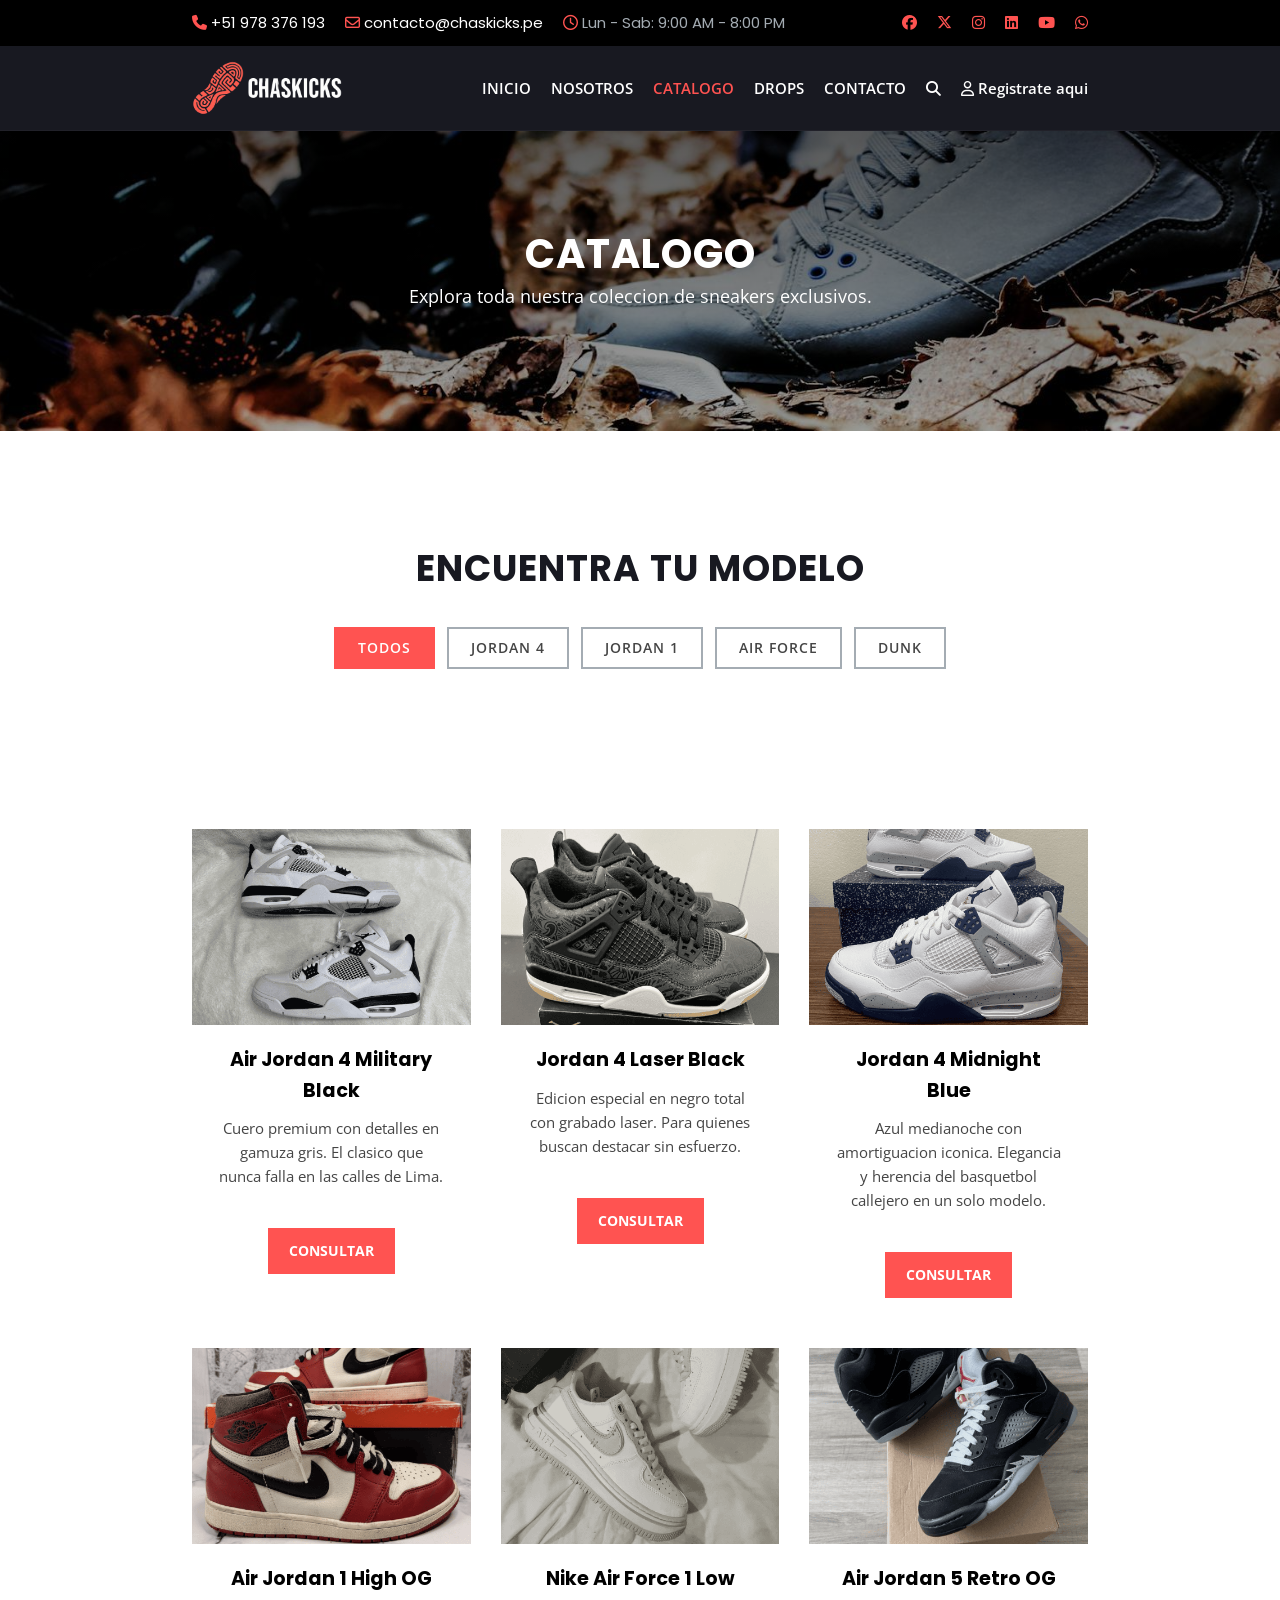
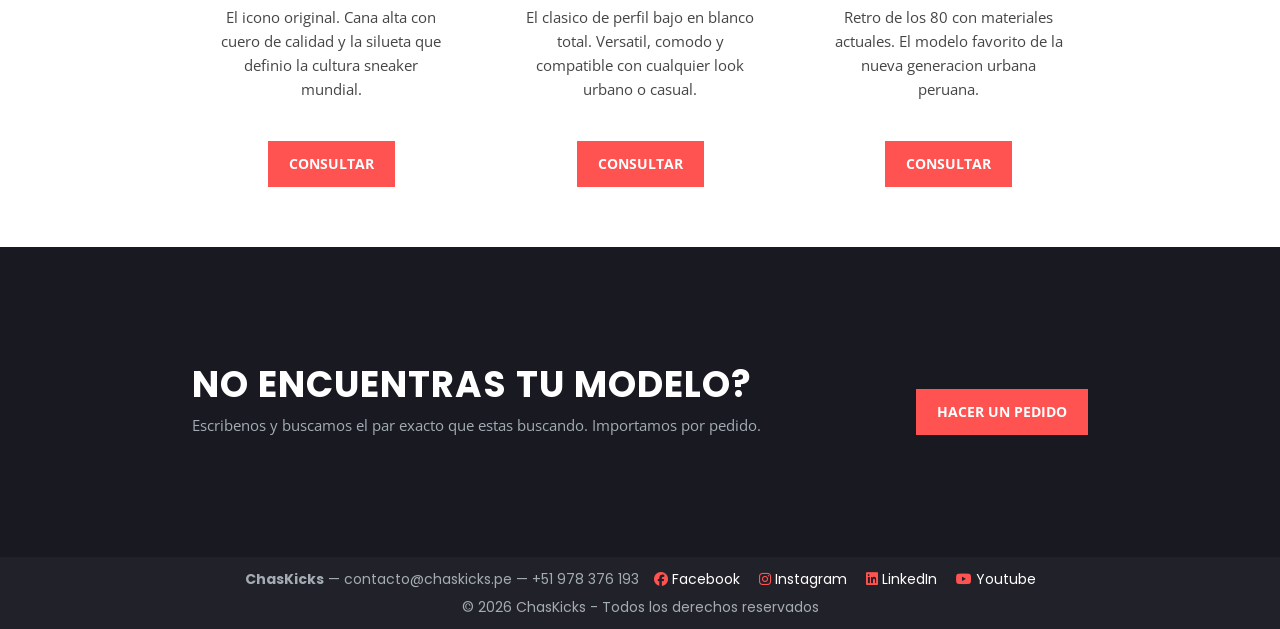
==== commit 0383efe3: "actualizacion de agregados y medias queries correc" ====
--- a/assets/pages/catalogo.html
+++ b/assets/pages/catalogo.html
@@ -17,18 +17,21 @@
 
 <body>
 
+    <!-- Barra superior con telefono, email, horario y redes sociales -->
     <header id="header1">
         <div class="header-flexbox container padding-xs">
             <div class="header-left">
                 <a href="tel:+51978376193"><i class="fa-solid fa-phone"></i> +51 978 376 193</a>
+                <a href="mailto:contacto@chaskicks.pe"><i class="fa-regular fa-envelope"></i> contacto@chaskicks.pe</a>
                 <span class="date-text"><i class="fa-regular fa-clock"></i> Lun - Sab: 9:00 AM - 8:00 PM</span>
             </div>
             <div class="social-links">
                 <a target="_blank" href="https://facebook.com"><i class="fa-brands fa-facebook"></i></a>
                 <a target="_blank" href="https://twitter.com"><i class="fa-brands fa-x-twitter"></i></a>
                 <a target="_blank" href="https://instagram.com"><i class="fa-brands fa-instagram"></i></a>
+                <a target="_blank" href="https://linkedin.com"><i class="fa-brands fa-linkedin"></i></a>
+                <a target="_blank" href="https://youtube.com"><i class="fa-brands fa-youtube"></i></a>
                 <a target="_blank" href="https://whatsapp.com"><i class="fa-brands fa-whatsapp"></i></a>
-                <a target="_blank" href="https://linkedin.com"><i class="fa-brands fa-linkedin"></i></a>
             </div>
         </div>
     </header>
@@ -55,6 +58,21 @@
                 <a href="contacto.html">CONTACTO</a>
                 <a href="../../index.html#contact-form"><i class="fa-solid fa-magnifying-glass"></i></a>
                 <a href="registro.html"><i class="fa-regular fa-user"></i>&nbsp;Registrate aqui</a>
+
+                <!-- Datos de contacto en el panel lateral (visible en movil) -->
+                <div class="menuop-contacto">
+                    <a href="tel:+51978376193"><i class="fa-solid fa-phone"></i> +51 978 376 193</a>
+                    <a href="mailto:contacto@chaskicks.pe"><i class="fa-regular fa-envelope"></i> contacto@chaskicks.pe</a>
+                    <span><i class="fa-regular fa-clock"></i> Lun - Sab: 9:00 AM - 8:00 PM</span>
+                </div>
+
+                <!-- Redes sociales en el panel lateral (visible en movil) -->
+                <div class="menuop-redes">
+                    <a target="_blank" href="https://facebook.com"><i class="fa-brands fa-facebook"></i></a>
+                    <a target="_blank" href="https://instagram.com"><i class="fa-brands fa-instagram"></i></a>
+                    <a target="_blank" href="https://linkedin.com"><i class="fa-brands fa-linkedin"></i></a>
+                    <a target="_blank" href="https://youtube.com"><i class="fa-brands fa-youtube"></i></a>
+                </div>                
             </nav>
         </div>
     </header>
@@ -179,18 +197,25 @@
 
     </main>
 
+    <!-- Footer con nombre, contacto, redes y derechos reservados -->
     <footer id="footer" class="padding-xs">
         <div class="copy container">
             <div class="footer-flexbox">
                 <div>
-                    &copy; 2026 ChasKicks - Todos los derechos reservados
+                    <strong>ChasKicks</strong> &mdash;
+                    <a href="mailto:contacto@chaskicks.pe" style="color:var(--color5); text-decoration:none;">contacto@chaskicks.pe</a>
+                    &mdash;
+                    <a href="tel:+51978376193" style="color:var(--color5); text-decoration:none;">+51 978 376 193</a>
                 </div>
                 <div class="footer-social-text">
                     <a target="_blank" href="https://facebook.com"><i class="fa-brands fa-facebook"></i> Facebook</a>
                     <a target="_blank" href="https://instagram.com"><i class="fa-brands fa-instagram"></i> Instagram</a>
+                    <a target="_blank" href="https://linkedin.com"><i class="fa-brands fa-linkedin"></i> LinkedIn</a>
                     <a target="_blank" href="https://youtube.com"><i class="fa-brands fa-youtube"></i> Youtube</a>
-                    <a target="_blank" href="https://linkedin.com"><i class="fa-brands fa-linkedin"></i> Linkedin</a>
-                </div>
+                </div>
+            </div>
+            <div style="text-align:center; margin-top:6px;">
+                &copy; 2026 ChasKicks - Todos los derechos reservados
             </div>
         </div>
     </footer>
--- a/assets/css/styles.css
+++ b/assets/css/styles.css
@@ -316,6 +316,60 @@
     overflow: hidden;
 }
 
+/* Hero section con titulo y texto descriptivo sobre imagen de fondo */
+#hero {
+    width: 100%;
+    position: relative;
+    overflow: hidden;
+    min-height: 500px;
+    display: flex;
+    align-items: center;
+}
+
+#hero img.hero-bg {
+    position: absolute;
+    inset: 0;
+    width: 100%;
+    height: 100%;
+    object-fit: cover;
+    display: block;
+}
+
+#hero::before {
+    content: "";
+    position: absolute;
+    inset: 0;
+    background: linear-gradient(rgba(0, 0, 0, 0.6), rgba(0, 0, 0, 0.4));
+    z-index: 1;
+}
+
+.hero-content {
+    position: relative;
+    z-index: 2;
+    padding: 60px 0;
+}
+
+.hero-content h2 {
+    font-size: 48px;
+    font-weight: 700;
+    color: var(--color4);
+    text-transform: uppercase;
+    letter-spacing: 2px;
+    margin-bottom: 20px;
+    line-height: 1.1;
+    text-align: left;
+}
+
+.hero-content p {
+    font-size: 16px;
+    color: var(--color5);
+    font-family: var(--fuente2);
+    line-height: 1.7;
+    margin-bottom: 30px;
+    max-width: 500px;
+    text-align: left;
+}
+
 /* Seccion Quienes Somos - fondo blanco con texto oscuro */
 #about {
     background-color: var(--color4);
@@ -627,6 +681,10 @@
     background-color: var(--color3);
     color: var(--color4);
     border: 1px solid var(--color4);
+    /* Oculto por defecto, el JS lo muestra al hacer scroll */
+    opacity: 0;
+    visibility: hidden;
+    transition: opacity 0.3s ease, visibility 0.3s ease;
 }
 
 /* ==========================================================================
@@ -1072,8 +1130,9 @@
 }
 
 
+
 /* -----------------------------------------------------------
-   DISEÑO RESPONSIVE PARA PANTALLA GRANDE (hasta 1200px)
+   DISEÑO RESPONSIVE PARA PANTALLA LAPTOP (hasta 1200px)
    ----------------------------------------------------------- */
 
 @media (max-width: 1200px) {
@@ -1084,7 +1143,7 @@
 
 
 /* -----------------------------------------------------------
-   DISEÑO RESPONSIVE PARA PANTALLA MEDIANA (hasta 992px)
+   DISEÑO RESPONSIVE PARA TABLET (hasta 992px)
    ----------------------------------------------------------- */
 
 @media (max-width: 992px) {
@@ -1112,12 +1171,12 @@
         flex-direction: column;
     }
 
-    /* Catalogo: grid de 2 columnas en mediana */
+    /* Catalogo: grid de 2 columnas en tablet */
     .cat-card {
         flex: 1 1 calc(50% - 30px);
     }
 
-    /* Drops: grid de 2 columnas en mediana */
+    /* Drops: grid de 2 columnas en tablet */
     .drop-card {
         flex: 1 1 calc(50% - 30px);
     }
@@ -1125,7 +1184,7 @@
 
 
 /* -----------------------------------------------------------
-   DISEÑO RESPONSIVE PARA TABLETA (hasta 768px)
+   DISEÑO RESPONSIVE PARA MOVIL REGULAR (hasta 768px)
    ----------------------------------------------------------- */
 
 @media (max-width: 768px) {
@@ -1155,7 +1214,7 @@
         margin-bottom: 25px;
     }
 
-    /* Mostrar el boton hamburguesa en tableta */
+    /* Mostrar el boton hamburguesa */
     .nav-menu-toggle {
         display: block;
     }
@@ -1206,7 +1265,7 @@
         display: flex;
     }
 
-    /* Galeria en 2 columnas en tableta */
+    /* Galeria en 2 columnas */
     .galeria-item {
         flex: 1 1 calc(50% - 15px);
     }
@@ -1233,7 +1292,7 @@
         text-align: center;
     }
 
-    /* Auth card ocupa mas ancho en tableta */
+    /* Auth card ocupa mas ancho */
     .auth-card {
         max-width: 90%;
     }
@@ -1242,19 +1301,28 @@
     #contacto-principal .row .row {
         flex-direction: column;
     }
+
+    /* Hero section en movil */
+    .hero-content h2 {
+        font-size: 28px;
+    }
+
+    .hero-content p {
+        font-size: 14px;
+    }
 }
 
 
 /* -----------------------------------------------------------
-   DISEÑO RESPONSIVE PARA MOVIL (hasta 576px)
+   DISEÑO RESPONSIVE PARA MOVIL PEQUEÑO (hasta 480px)
    ----------------------------------------------------------- */
 
-@media (max-width: 576px) {
+@media (max-width: 480px) {
     .container {
         max-width: 95%;
     }
 
-    /* Paddings minimos en movil */
+    /* Paddings minimos en movil pequeño */
     .padding-xl {
         padding-top: 45px;
         padding-bottom: 45px;
@@ -1270,15 +1338,15 @@
         padding-bottom: 20px;
     }
 
-    /* H2 aun mas compacto en movil */
+    /* H2 mas compacto en movil pequeño */
     section h2 {
-        font-size: 22px;
-        margin-bottom: 20px;
+        font-size: 20px;
+        margin-bottom: 18px;
     }
 
     /* Panel lateral mas angosto en movil pequeño */
     .menuop {
-        width: 220px;
+        width: 200px;
     }
 
     .menuop a {
@@ -1287,17 +1355,17 @@
         border-bottom: 1px solid var(--color6);
     }
 
-    /* Header superior ocultar en movil para ahorrar espacio */
+    /* Header superior ocultar en movil pequeño */
     #header1 {
         display: none;
     }
 
-    /* Galeria en columna unica en movil */
+    /* Galeria en columna unica en movil pequeño */
     .galeria-item {
         flex: 1 1 100%;
     }
 
-    /* Scroll-up mas pequeño en movil */
+    /* Scroll-up mas pequeño en movil pequeño */
     .scroll-up {
         width: 38px;
         height: 38px;
@@ -1306,16 +1374,30 @@
         right: 20px;
     }
 
-    /* Auth card full width en movil */
+    /* Auth card full width en movil pequeño */
     .auth-card {
-        padding: 25px;
+        padding: 20px;
         max-width: 100%;
     }
 
     /* Tabla de tallas: texto mas pequeño */
     .tbl-tallas th,
     .tbl-tallas td {
-        padding: 8px 6px;
+        padding: 6px 4px;
+        font-size: 12px;
+    }
+
+    /* Hero section en movil pequeño */
+    .hero-content h2 {
+        font-size: 22px;
+    }
+
+    .hero-content p {
         font-size: 13px;
     }
+
+    .hero-content .services-button {
+        padding: 6px 14px;
+        font-size: 12px;
+    }
 }
